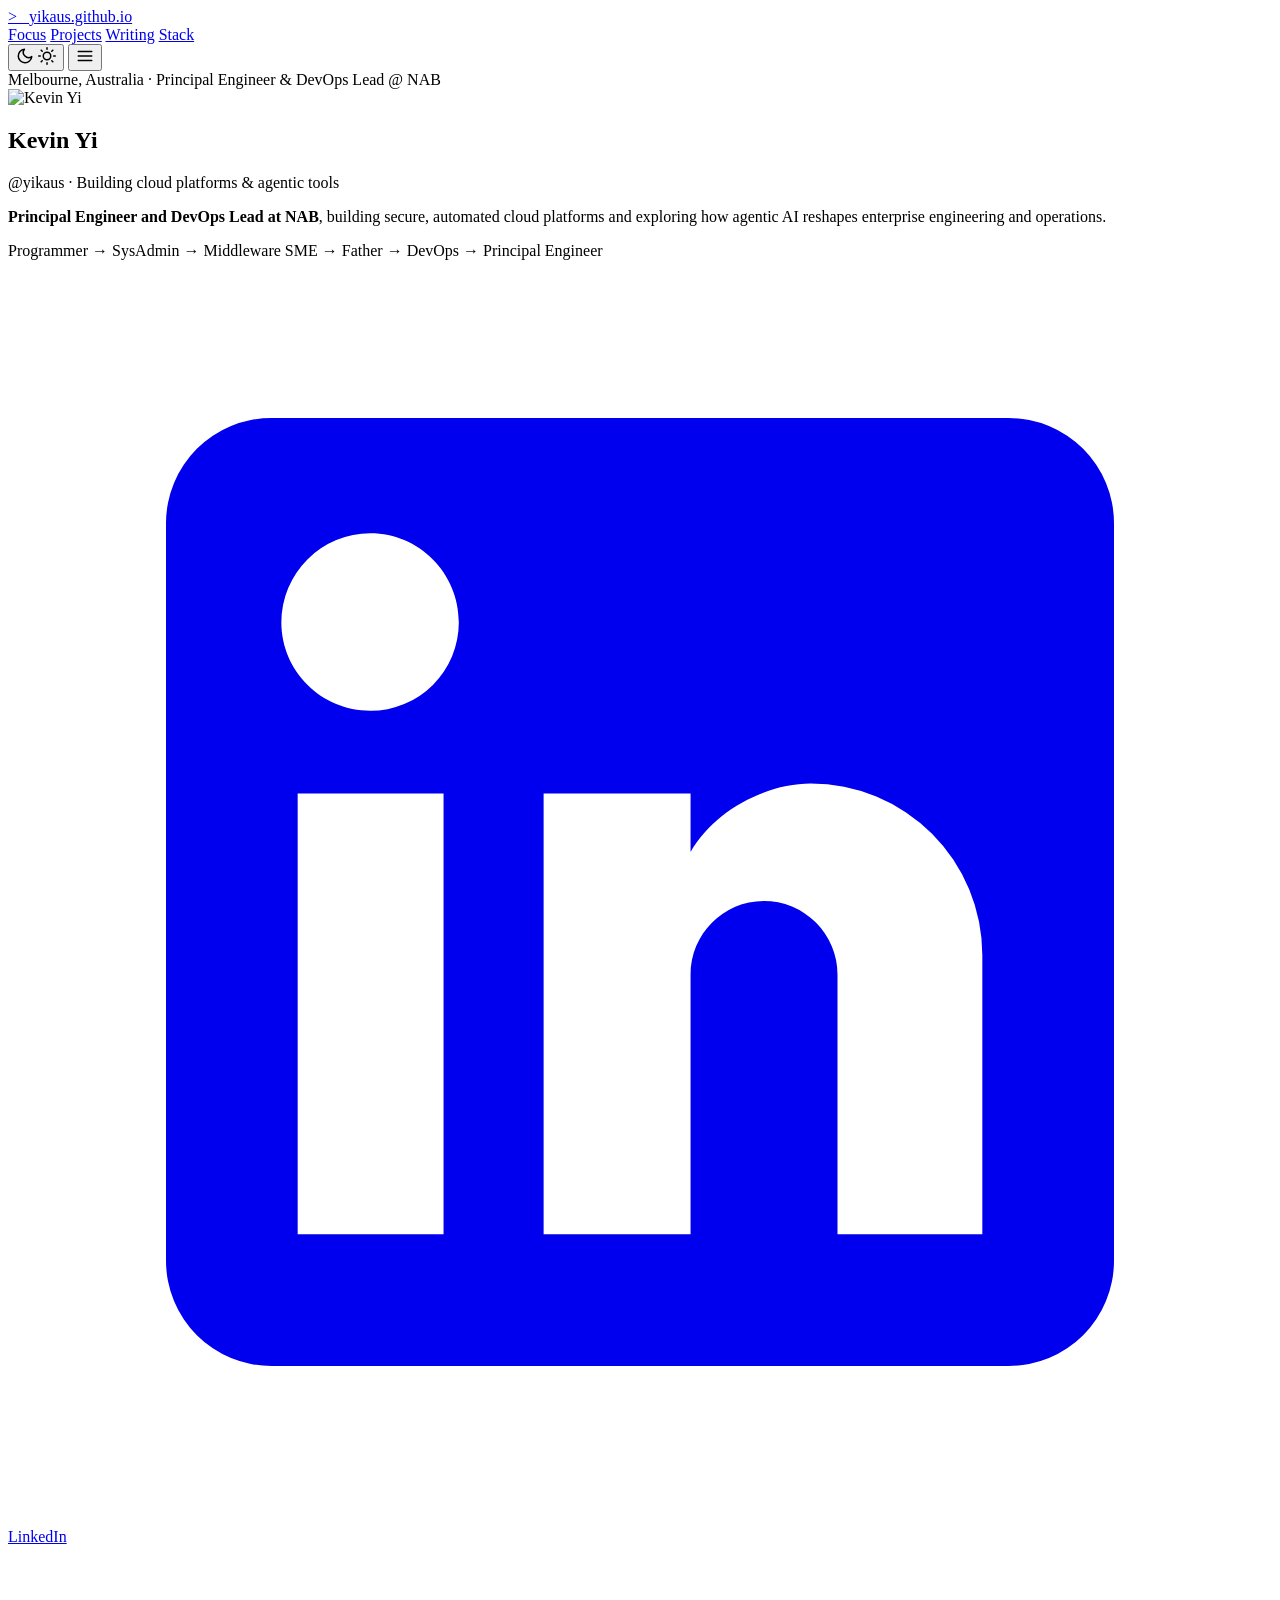
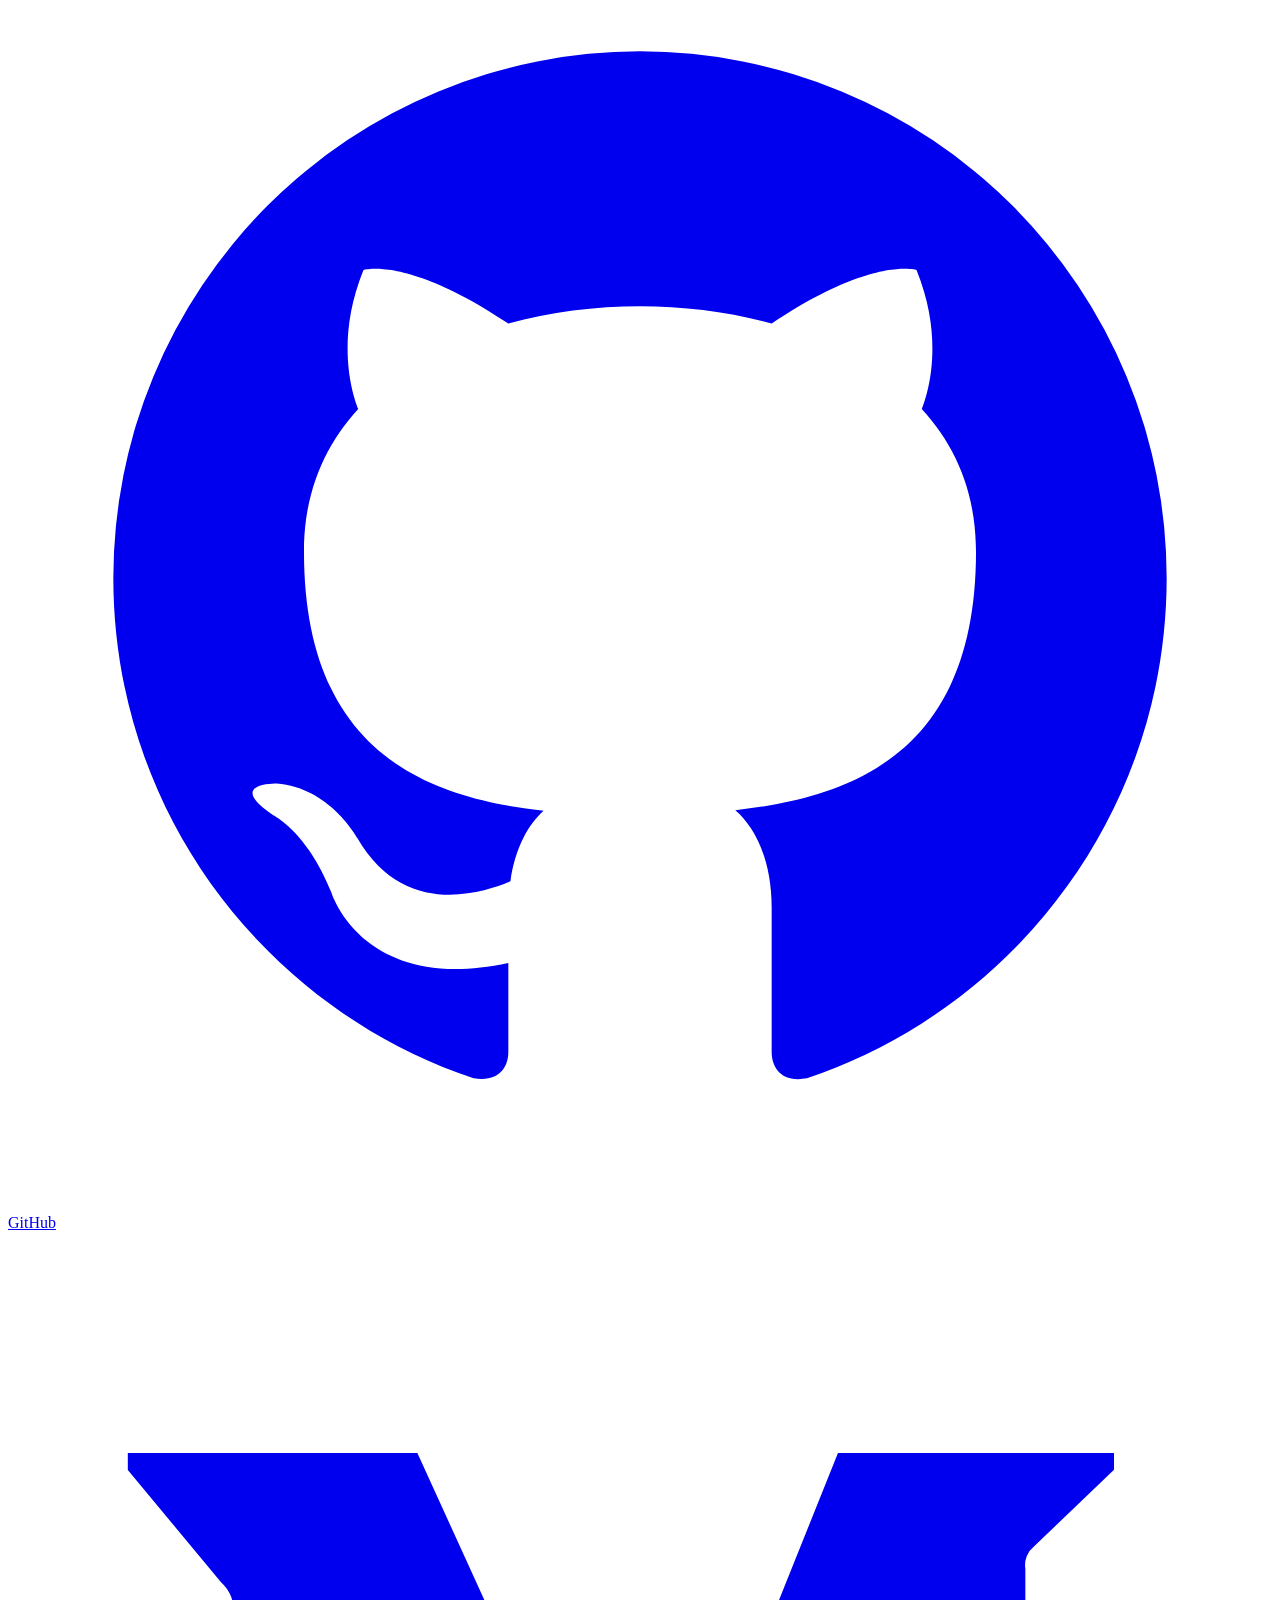
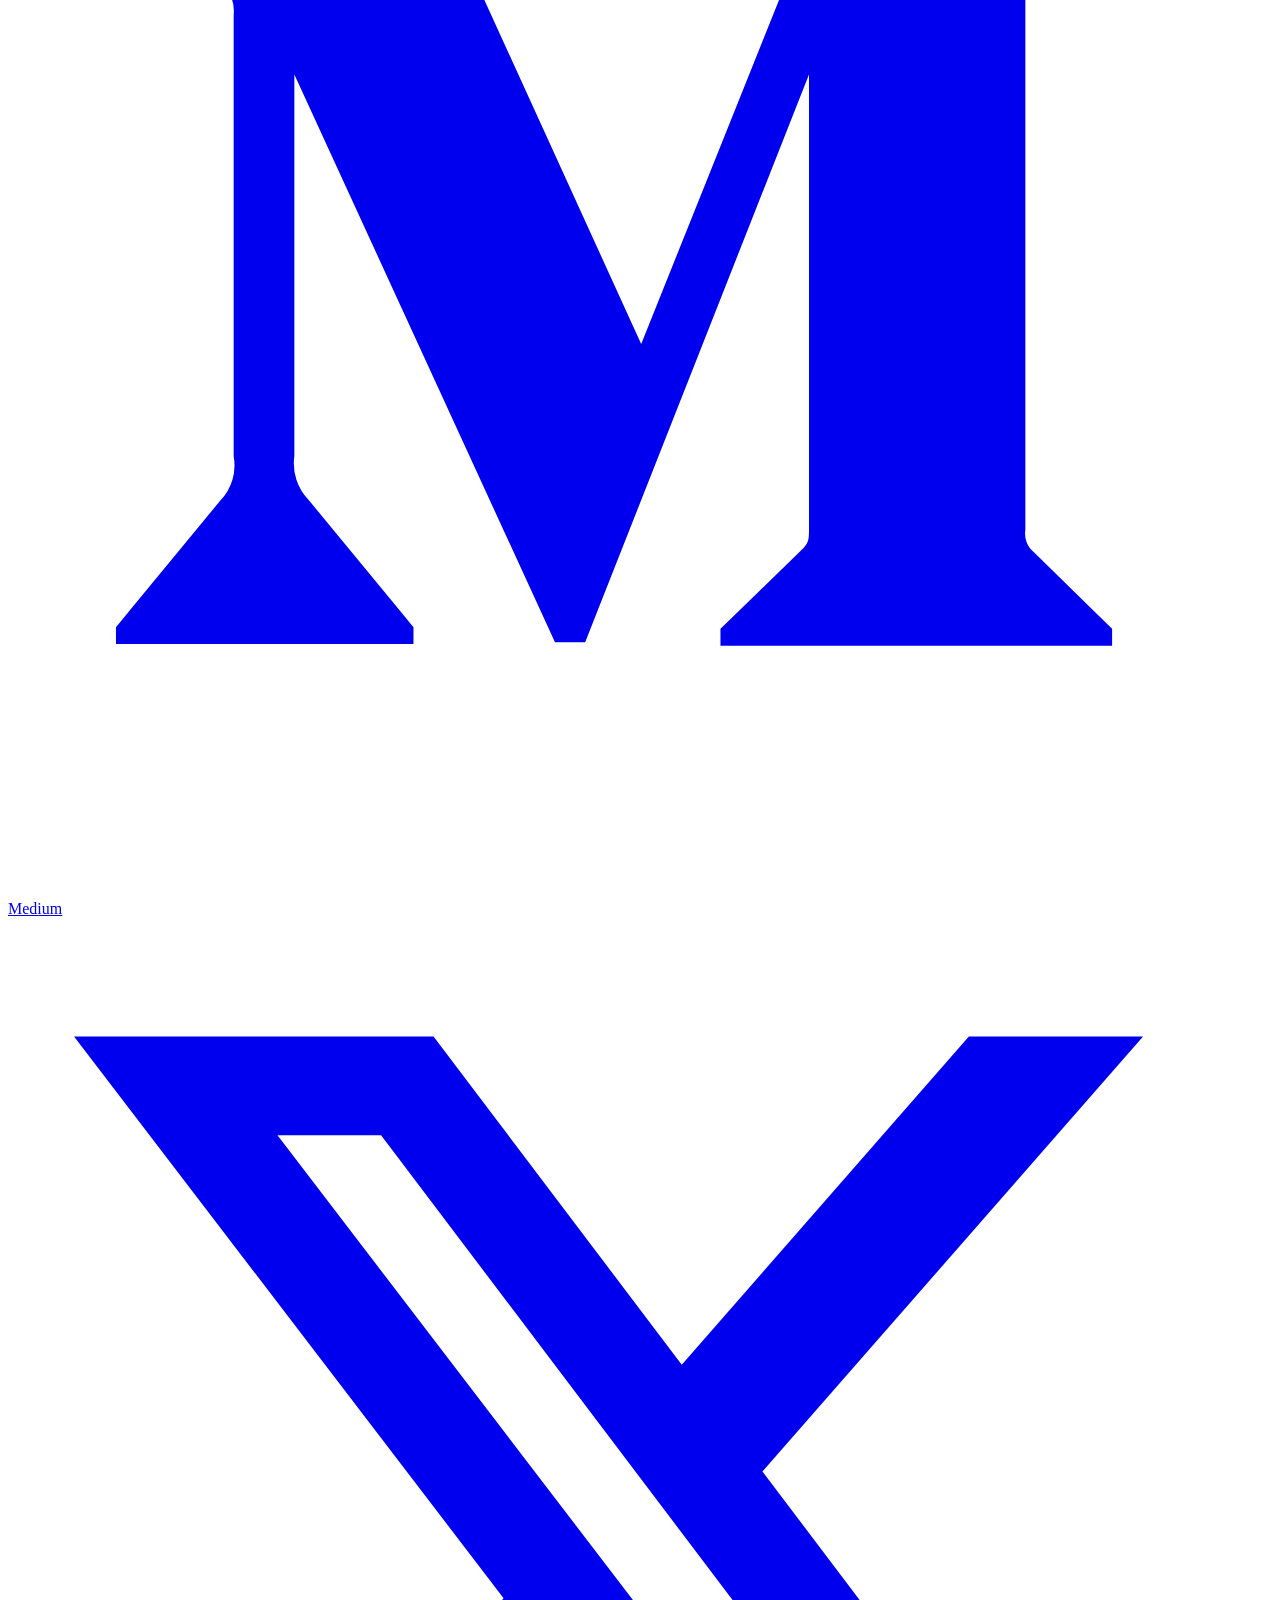
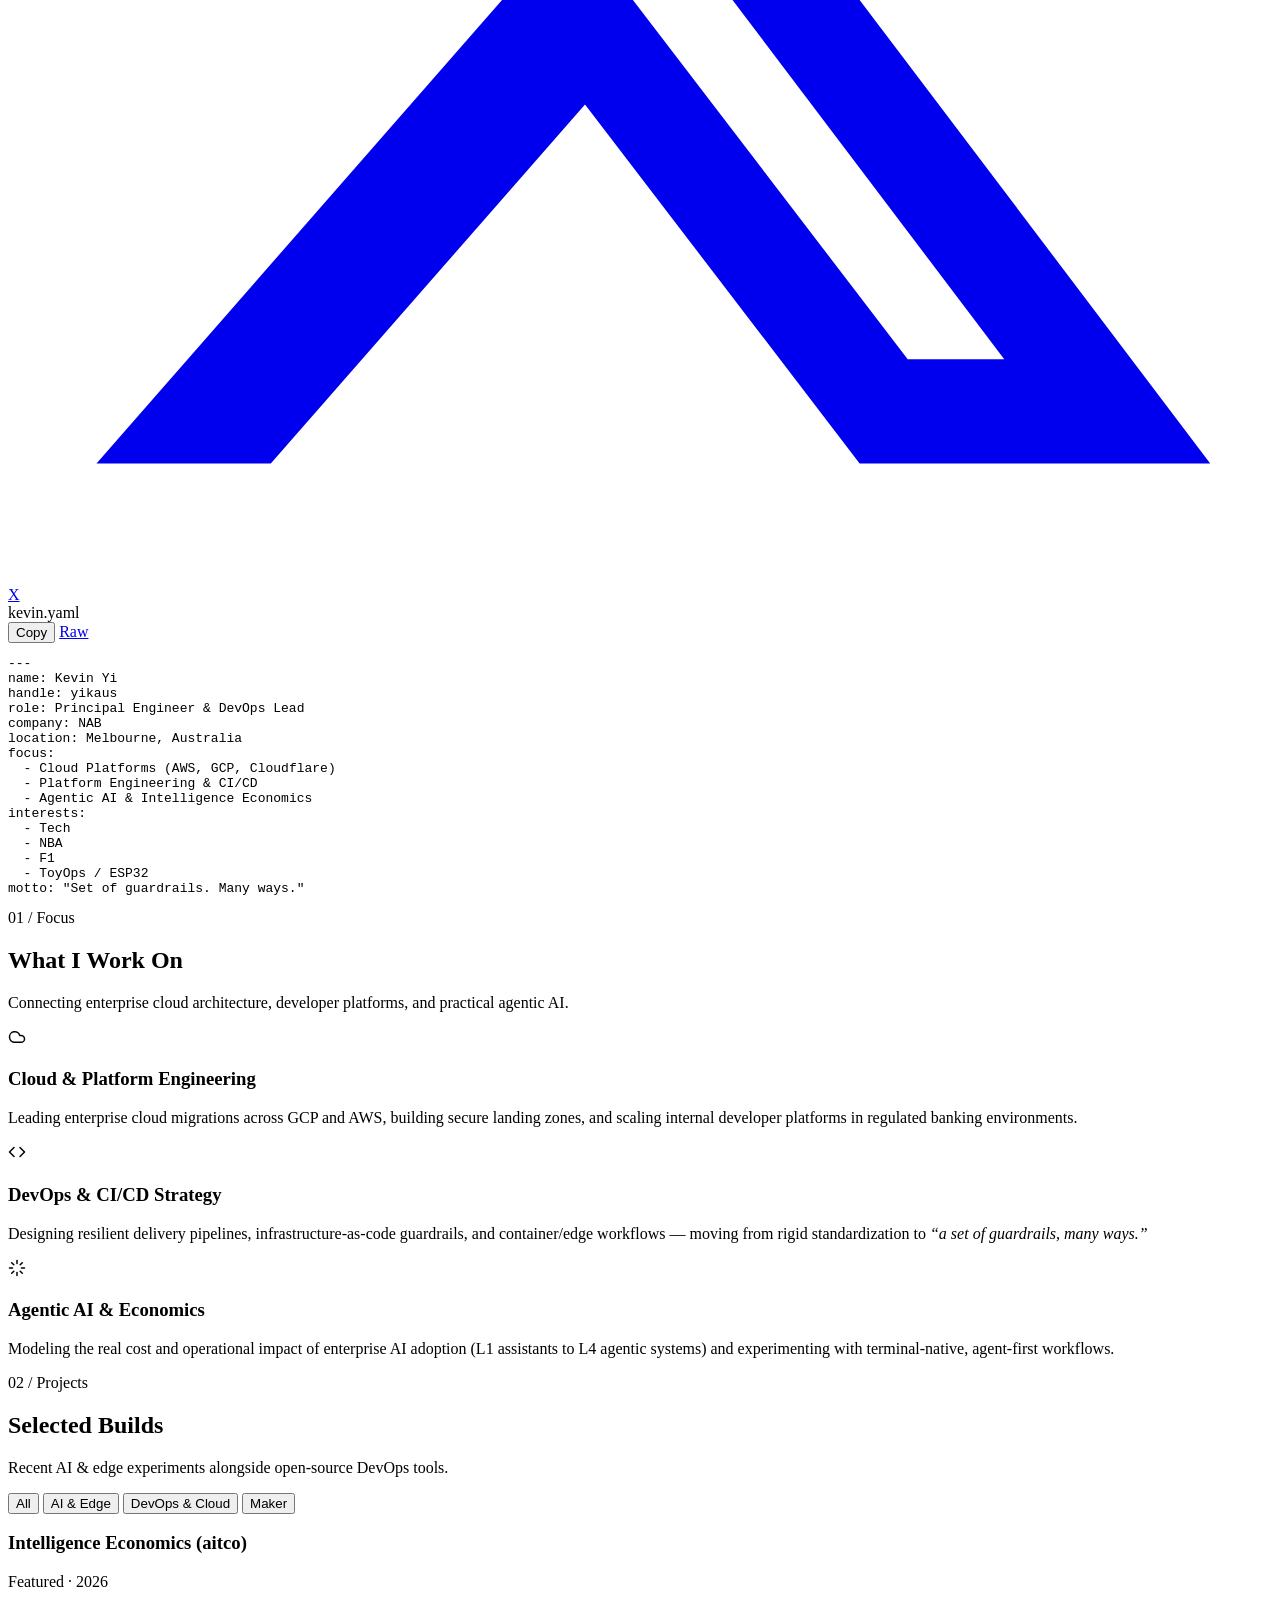
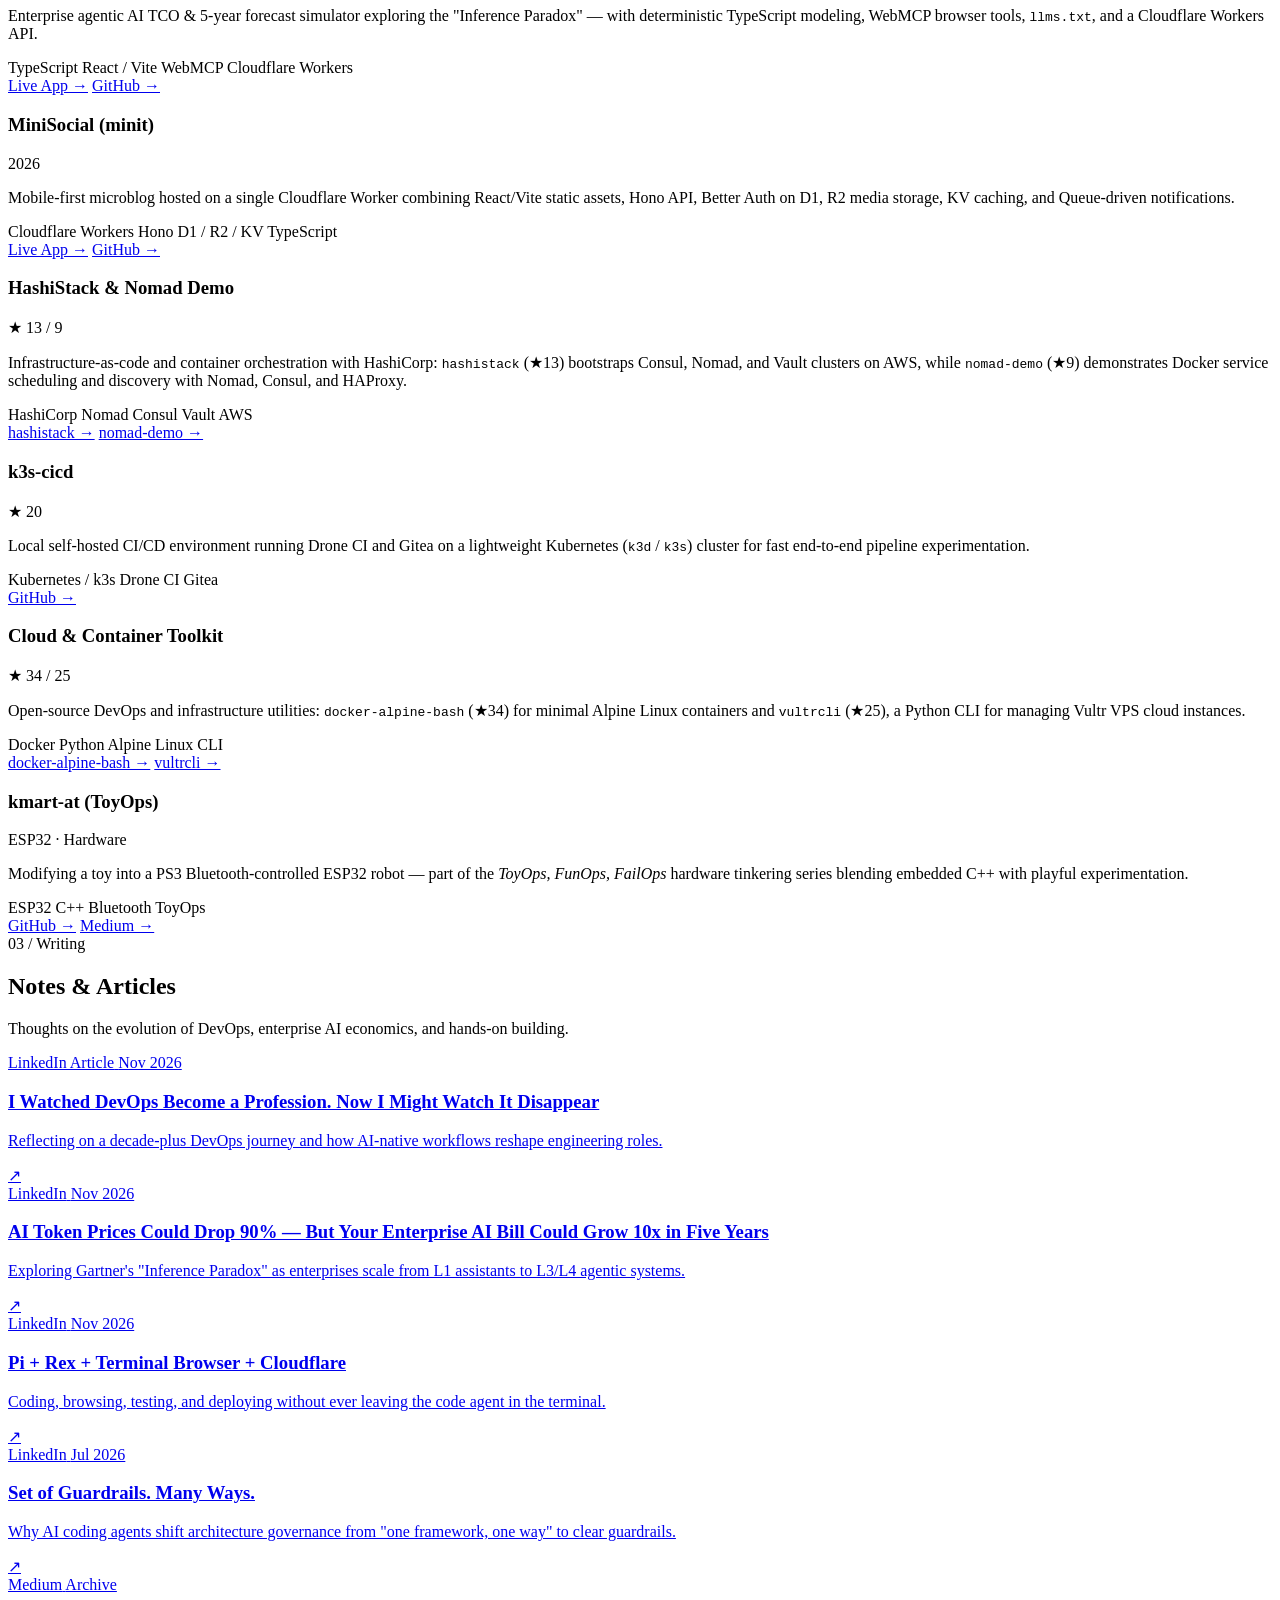
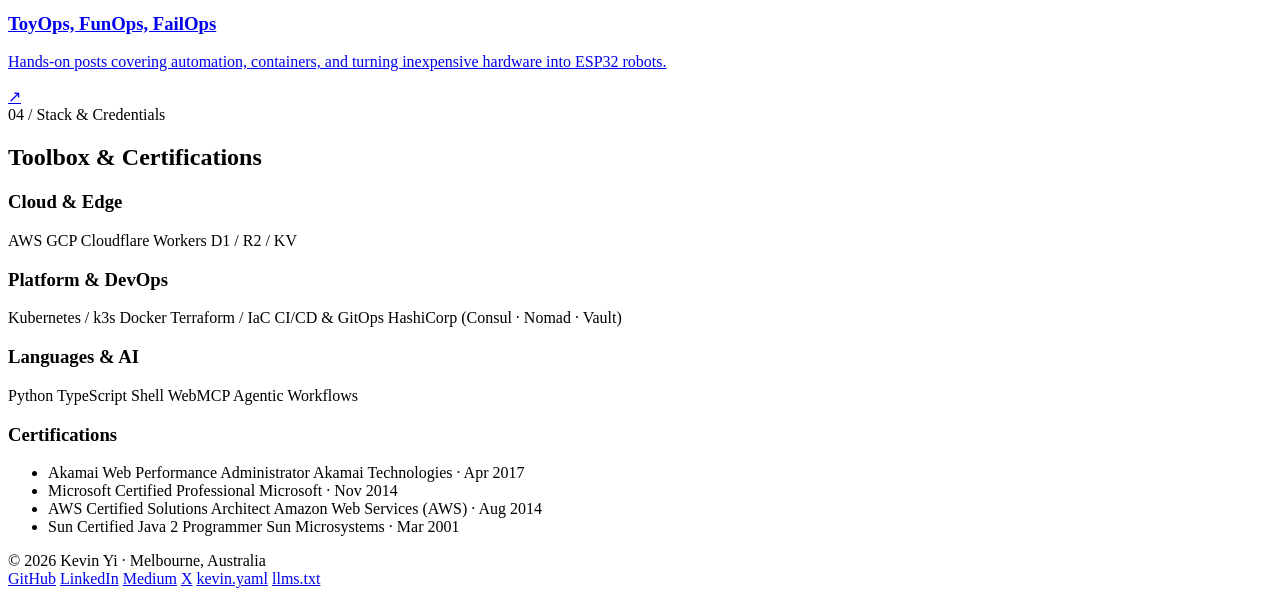
==== index.html @ af485e3d "Replace network-fingerprint with hashistack and nomad-demo" ====
<!DOCTYPE html>
<html lang="en" data-theme="dark">
<head>
  <meta charset="utf-8">
  <meta name="viewport" content="width=device-width, initial-scale=1">
  <title>Kevin Yi (@yikaus) — Principal Engineer &amp; DevOps Lead</title>
  <meta name="description" content="Kevin Yi — Principal Engineer and DevOps Lead at NAB in Melbourne, Australia. Building secure, automated cloud platforms and exploring agentic AI engineering.">
  <meta name="author" content="Kevin Yi">
  <link rel="canonical" href="https://yikaus.github.io/">
  <link rel="icon" href="/favicon.svg" type="image/svg+xml">

  <!-- Open Graph / Twitter -->
  <meta property="og:type" content="website">
  <meta property="og:title" content="Kevin Yi (@yikaus) — Principal Engineer &amp; DevOps Lead">
  <meta property="og:description" content="Principal Engineer and DevOps Lead at NAB in Melbourne, building secure, automated cloud platforms and exploring agentic AI economics.">
  <meta property="og:url" content="https://yikaus.github.io/">
  <meta property="og:image" content="https://avatars.githubusercontent.com/u/4230760?v=4">
  <meta name="twitter:card" content="summary">
  <meta name="twitter:title" content="Kevin Yi (@yikaus)">
  <meta name="twitter:description" content="Principal Engineer and DevOps Lead at NAB in Melbourne, Australia.">

  <!-- Fonts -->
  <link rel="preconnect" href="https://fonts.googleapis.com">
  <link rel="preconnect" href="https://fonts.gstatic.com" crossorigin>
  <link href="https://fonts.googleapis.com/css2?family=Inter:wght@400;500;600;700&family=JetBrains+Mono:wght@400;500;600&display=swap" rel="stylesheet">

  <script>
    (function () {
      try {
        var saved = localStorage.getItem('theme');
        if (saved === 'light' || saved === 'dark') {
          document.documentElement.setAttribute('data-theme', saved);
        } else if (window.matchMedia && window.matchMedia('(prefers-color-scheme: light)').matches) {
          document.documentElement.setAttribute('data-theme', 'light');
        }
      } catch (e) {}
    })();
  </script>

  <link rel="stylesheet" href="/css/style.css">

  <script type="application/ld+json">
  {
    "@context": "https://schema.org",
    "@type": "Person",
    "name": "Kevin Yi",
    "alternateName": "yikaus",
    "url": "https://yikaus.github.io/",
    "image": "https://avatars.githubusercontent.com/u/4230760?v=4",
    "jobTitle": "Principal Engineer & DevOps Lead",
    "worksFor": {
      "@type": "Organization",
      "name": "NAB"
    },
    "address": {
      "@type": "PostalAddress",
      "addressLocality": "Melbourne",
      "addressCountry": "AU"
    },
    "sameAs": [
      "https://www.linkedin.com/in/kevinyi/",
      "https://github.com/yikaus",
      "https://medium.com/@yikaus",
      "https://x.com/yikaus"
    ]
  }
  </script>
</head>
<body>
  <header class="site-header">
    <div class="container header-inner">
      <a class="brand" href="/">
        <span class="brand-prompt" aria-hidden="true">&gt;_</span>
        <span>yikaus.github.io</span>
      </a>

      <div class="nav-wrap">
        <nav class="site-nav" id="site-nav" aria-label="Primary">
          <a href="#focus">Focus</a>
          <a href="#projects">Projects</a>
          <a href="#writing">Writing</a>
          <a href="#stack">Stack</a>
        </nav>

        <button class="icon-btn" id="theme-toggle" type="button" aria-label="Switch to light theme" aria-pressed="false">
          <svg class="theme-icon-moon" width="18" height="18" viewBox="0 0 24 24" fill="none" stroke="currentColor" stroke-width="2" stroke-linecap="round" stroke-linejoin="round" aria-hidden="true">
            <path d="M21 12.79A9 9 0 1 1 11.21 3 7 7 0 0 0 21 12.79z"/>
          </svg>
          <svg class="theme-icon-sun" width="18" height="18" viewBox="0 0 24 24" fill="none" stroke="currentColor" stroke-width="2" stroke-linecap="round" stroke-linejoin="round" aria-hidden="true">
            <circle cx="12" cy="12" r="5"/>
            <line x1="12" y1="1" x2="12" y2="3"/>
            <line x1="12" y1="21" x2="12" y2="23"/>
            <line x1="4.22" y1="4.22" x2="5.64" y2="5.64"/>
            <line x1="18.36" y1="18.36" x2="19.78" y2="19.78"/>
            <line x1="1" y1="12" x2="3" y2="12"/>
            <line x1="21" y1="12" x2="23" y2="12"/>
            <line x1="4.22" y1="19.78" x2="5.64" y2="18.36"/>
            <line x1="18.36" y1="5.64" x2="19.78" y2="4.22"/>
          </svg>
        </button>

        <button class="icon-btn menu-toggle" id="menu-toggle" type="button" aria-label="Toggle navigation menu" aria-expanded="false" aria-controls="site-nav">
          <svg width="18" height="18" viewBox="0 0 24 24" fill="none" stroke="currentColor" stroke-width="2" stroke-linecap="round" aria-hidden="true">
            <line x1="3" y1="6" x2="21" y2="6"/>
            <line x1="3" y1="12" x2="21" y2="12"/>
            <line x1="3" y1="18" x2="21" y2="18"/>
          </svg>
        </button>
      </div>
    </div>
  </header>

  <main>
    <section class="hero">
      <div class="container hero-grid">
        <div>
          <div class="hero-eyebrow">
            <span class="status-dot" aria-hidden="true"></span>
            <span>Melbourne, Australia · Principal Engineer &amp; DevOps Lead @ NAB</span>
          </div>

          <div class="hero-identity">
            <div class="avatar-wrap">
              <img class="avatar-img" id="avatar-img" src="https://avatars.githubusercontent.com/u/4230760?v=4" alt="Kevin Yi" width="68" height="68">
              <span class="avatar-fallback" id="avatar-fallback" hidden>KY</span>
            </div>
            <div>
              <h1 class="hero-title">Kevin Yi</h1>
              <div class="hero-handle">@yikaus · Building cloud platforms &amp; agentic tools</div>
            </div>
          </div>

          <p class="hero-lead">
            <strong>Principal Engineer and DevOps Lead at NAB</strong>, building secure, automated cloud platforms and exploring how agentic AI reshapes enterprise engineering and operations.
          </p>

          <div class="journey-line">
            Programmer &rarr; SysAdmin &rarr; Middleware SME &rarr; Father &rarr; DevOps &rarr; Principal Engineer
          </div>

          <div class="social-row">
            <a class="social-pill" href="https://www.linkedin.com/in/kevinyi/" target="_blank" rel="noopener noreferrer">
              <svg viewBox="0 0 24 24" fill="currentColor" aria-hidden="true"><path d="M19 3a2 2 0 0 1 2 2v14a2 2 0 0 1-2 2H5a2 2 0 0 1-2-2V5a2 2 0 0 1 2-2h14m-.5 15.5v-5.3a3.26 3.26 0 0 0-3.26-3.26c-.85 0-1.84.52-2.28 1.3v-1.11h-2.79v8.37h2.79v-4.93c0-.77.62-1.4 1.39-1.4a1.4 1.4 0 0 1 1.4 1.4v4.93h2.75M6.88 8.56a1.68 1.68 0 0 0 1.68-1.68c0-.93-.75-1.69-1.68-1.69a1.69 1.69 0 0 0-1.69 1.69c0 .93.76 1.68 1.69 1.68m1.39 9.94v-8.37H5.5v8.37h2.77z"/></svg>
              <span>LinkedIn</span>
            </a>
            <a class="social-pill" href="https://github.com/yikaus" target="_blank" rel="noopener noreferrer">
              <svg viewBox="0 0 24 24" fill="currentColor" aria-hidden="true"><path d="M12 2A10 10 0 0 0 2 12c0 4.42 2.87 8.17 6.84 9.5.5.08.66-.23.66-.5v-1.69c-2.77.6-3.36-1.34-3.36-1.34-.46-1.16-1.11-1.47-1.11-1.47-.91-.62.07-.6.07-.6 1 .07 1.53 1.03 1.53 1.03.87 1.52 2.34 1.07 2.91.83.09-.65.35-1.09.63-1.34-2.22-.25-4.55-1.11-4.55-4.92 0-1.11.38-2 1.03-2.71-.1-.25-.45-1.29.1-2.64 0 0 .84-.27 2.75 1.02.79-.22 1.65-.33 2.5-.33.85 0 1.71.11 2.5.33 1.91-1.29 2.75-1.02 2.75-1.02.55 1.35.2 2.39.1 2.64.65.71 1.03 1.6 1.03 2.71 0 3.82-2.34 4.66-4.57 4.91.36.31.69.92.69 1.85V21c0 .27.16.59.67.5C19.14 20.16 22 16.42 22 12A10 10 0 0 0 12 2z"/></svg>
              <span>GitHub</span>
            </a>
            <a class="social-pill" href="https://medium.com/@yikaus" target="_blank" rel="noopener noreferrer">
              <svg viewBox="0 0 24 24" fill="currentColor" aria-hidden="true"><path d="M4.285 7.269a.733.733 0 0 0-.24-.619l-1.77-2.133v-.32h5.498l4.25 9.32 3.736-9.32H21v.319l-1.515 1.451a.45.45 0 0 0-.168.425v10.66a.448.448 0 0 0 .168.425l1.479 1.451v.319h-7.436v-.319l1.529-1.487c.152-.15.152-.195.152-.425V8.401l-4.25 10.78h-.573L5.437 8.401v7.249a.99.99 0 0 0 .272.83l1.99 2.415v.319H2.05v-.319l1.99-2.415a.96.96 0 0 0 .245-.83V7.269z"/></svg>
              <span>Medium</span>
            </a>
            <a class="social-pill" href="https://x.com/yikaus" target="_blank" rel="noopener noreferrer">
              <svg viewBox="0 0 24 24" fill="currentColor" aria-hidden="true"><path d="M18.244 2.25h3.308l-7.227 8.26 8.502 11.24H16.17l-5.214-6.817L4.99 21.75H1.68l7.73-8.835L1.254 2.25H8.08l4.713 6.231zm-1.161 17.52h1.833L7.084 4.126H5.117z"/></svg>
              <span>X</span>
            </a>
          </div>
        </div>

        <aside class="yaml-card" aria-label="YAML profile card">
          <div class="yaml-bar">
            <div class="yaml-title-group">
              <div class="window-dots" aria-hidden="true">
                <span></span><span></span><span></span>
              </div>
              <span class="yaml-filename">kevin.yaml</span>
            </div>
            <div class="yaml-actions">
              <button class="yaml-btn" id="copy-yaml" type="button">Copy</button>
              <a class="yaml-btn" href="/kevin.yaml" target="_blank" rel="noopener noreferrer">Raw</a>
            </div>
          </div>
          <pre class="yaml-body"><code><span class="y-doc">---</span>
<span class="y-key">name</span>: <span class="y-val">Kevin Yi</span>
<span class="y-key">handle</span>: <span class="y-val">yikaus</span>
<span class="y-key">role</span>: <span class="y-val">Principal Engineer &amp; DevOps Lead</span>
<span class="y-key">company</span>: <span class="y-val">NAB</span>
<span class="y-key">location</span>: <span class="y-val">Melbourne, Australia</span>
<span class="y-key">focus</span>:
  <span class="y-dash">-</span> <span class="y-val">Cloud Platforms (AWS, GCP, Cloudflare)</span>
  <span class="y-dash">-</span> <span class="y-val">Platform Engineering &amp; CI/CD</span>
  <span class="y-dash">-</span> <span class="y-val">Agentic AI &amp; Intelligence Economics</span>
<span class="y-key">interests</span>:
  <span class="y-dash">-</span> <span class="y-val">Tech</span>
  <span class="y-dash">-</span> <span class="y-val">NBA</span>
  <span class="y-dash">-</span> <span class="y-val">F1</span>
  <span class="y-dash">-</span> <span class="y-val">ToyOps / ESP32</span>
<span class="y-key">motto</span>: <span class="y-str">"Set of guardrails. Many ways."</span></code></pre>
        </aside>
      </div>
    </section>

    <section class="section" id="focus">
      <div class="container">
        <div class="section-header">
          <div>
            <span class="section-kicker">01 / Focus</span>
            <h2 class="section-title">What I Work On</h2>
            <p class="section-sub">Connecting enterprise cloud architecture, developer platforms, and practical agentic AI.</p>
          </div>
        </div>

        <div class="focus-grid">
          <article class="card">
            <div class="card-icon" aria-hidden="true">
              <svg width="18" height="18" viewBox="0 0 24 24" fill="none" stroke="currentColor" stroke-width="2" stroke-linecap="round" stroke-linejoin="round"><path d="M17.5 19H9a7 7 0 1 1 6.71-9h1.79a4.5 4.5 0 1 1 0 9Z"/></svg>
            </div>
            <h3 class="card-title">Cloud &amp; Platform Engineering</h3>
            <p class="card-text">Leading enterprise cloud migrations across GCP and AWS, building secure landing zones, and scaling internal developer platforms in regulated banking environments.</p>
          </article>

          <article class="card">
            <div class="card-icon" aria-hidden="true">
              <svg width="18" height="18" viewBox="0 0 24 24" fill="none" stroke="currentColor" stroke-width="2" stroke-linecap="round" stroke-linejoin="round"><polyline points="16 18 22 12 16 6"/><polyline points="8 6 2 12 8 18"/></svg>
            </div>
            <h3 class="card-title">DevOps &amp; CI/CD Strategy</h3>
            <p class="card-text">Designing resilient delivery pipelines, infrastructure-as-code guardrails, and container/edge workflows — moving from rigid standardization to <em>“a set of guardrails, many ways.”</em></p>
          </article>

          <article class="card">
            <div class="card-icon" aria-hidden="true">
              <svg width="18" height="18" viewBox="0 0 24 24" fill="none" stroke="currentColor" stroke-width="2" stroke-linecap="round" stroke-linejoin="round"><path d="M12 2v4"/><path d="M12 18v4"/><path d="M4.93 4.93l2.83 2.83"/><path d="M16.24 16.24l2.83 2.83"/><path d="M2 12h4"/><path d="M18 12h4"/><path d="M4.93 19.07l2.83-2.83"/><path d="M16.24 7.76l2.83-2.83"/></svg>
            </div>
            <h3 class="card-title">Agentic AI &amp; Economics</h3>
            <p class="card-text">Modeling the real cost and operational impact of enterprise AI adoption (L1 assistants to L4 agentic systems) and experimenting with terminal-native, agent-first workflows.</p>
          </article>
        </div>
      </div>
    </section>

    <section class="section" id="projects">
      <div class="container">
        <div class="section-header">
          <div>
            <span class="section-kicker">02 / Projects</span>
            <h2 class="section-title">Selected Builds</h2>
            <p class="section-sub">Recent AI &amp; edge experiments alongside open-source DevOps tools.</p>
          </div>

          <div class="filter-bar" role="group" aria-label="Filter projects by category">
            <button class="filter-btn active" type="button" data-filter="all" aria-pressed="true">All</button>
            <button class="filter-btn" type="button" data-filter="ai-edge" aria-pressed="false">AI &amp; Edge</button>
            <button class="filter-btn" type="button" data-filter="devops" aria-pressed="false">DevOps &amp; Cloud</button>
            <button class="filter-btn" type="button" data-filter="maker" aria-pressed="false">Maker</button>
          </div>
        </div>

        <div class="projects-grid">
          <article class="card project-card" data-category="ai-edge">
            <div>
              <div class="project-top">
                <h3 class="project-name">Intelligence Economics (aitco)</h3>
                <span class="badge badge-featured">Featured · 2026</span>
              </div>
              <p class="project-desc">
                Enterprise agentic AI TCO &amp; 5-year forecast simulator exploring the "Inference Paradox" — with deterministic TypeScript modeling, WebMCP browser tools, <code>llms.txt</code>, and a Cloudflare Workers API.
              </p>
              <div class="pill-list">
                <span class="tech-pill">TypeScript</span>
                <span class="tech-pill">React / Vite</span>
                <span class="tech-pill">WebMCP</span>
                <span class="tech-pill">Cloudflare Workers</span>
              </div>
            </div>
            <div class="project-links">
              <a class="project-link" href="https://yikaus.github.io/aitco/" target="_blank" rel="noopener noreferrer">Live App &rarr;</a>
              <a class="project-link" href="https://github.com/yikaus/aitco" target="_blank" rel="noopener noreferrer">GitHub &rarr;</a>
            </div>
          </article>

          <article class="card project-card" data-category="ai-edge">
            <div>
              <div class="project-top">
                <h3 class="project-name">MiniSocial (minit)</h3>
                <span class="badge badge-meta">2026</span>
              </div>
              <p class="project-desc">
                Mobile-first microblog hosted on a single Cloudflare Worker combining React/Vite static assets, Hono API, Better Auth on D1, R2 media storage, KV caching, and Queue-driven notifications.
              </p>
              <div class="pill-list">
                <span class="tech-pill">Cloudflare Workers</span>
                <span class="tech-pill">Hono</span>
                <span class="tech-pill">D1 / R2 / KV</span>
                <span class="tech-pill">TypeScript</span>
              </div>
            </div>
            <div class="project-links">
              <a class="project-link" href="https://minisocial.yikaus.workers.dev" target="_blank" rel="noopener noreferrer">Live App &rarr;</a>
              <a class="project-link" href="https://github.com/yikaus/minit" target="_blank" rel="noopener noreferrer">GitHub &rarr;</a>
            </div>
          </article>

          <article class="card project-card" data-category="devops">
            <div>
              <div class="project-top">
                <h3 class="project-name">HashiStack &amp; Nomad Demo</h3>
                <span class="badge badge-meta">&#9733; 13 / 9</span>
              </div>
              <p class="project-desc">
                Infrastructure-as-code and container orchestration with HashiCorp: <code>hashistack</code> (&#9733;13) bootstraps Consul, Nomad, and Vault clusters on AWS, while <code>nomad-demo</code> (&#9733;9) demonstrates Docker service scheduling and discovery with Nomad, Consul, and HAProxy.
              </p>
              <div class="pill-list">
                <span class="tech-pill">HashiCorp Nomad</span>
                <span class="tech-pill">Consul</span>
                <span class="tech-pill">Vault</span>
                <span class="tech-pill">AWS</span>
              </div>
            </div>
            <div class="project-links">
              <a class="project-link" href="https://github.com/yikaus/hashistack" target="_blank" rel="noopener noreferrer">hashistack &rarr;</a>
              <a class="project-link" href="https://github.com/yikaus/nomad-demo" target="_blank" rel="noopener noreferrer">nomad-demo &rarr;</a>
            </div>
          </article>

          <article class="card project-card" data-category="devops">
            <div>
              <div class="project-top">
                <h3 class="project-name">k3s-cicd</h3>
                <span class="badge badge-meta">&#9733; 20</span>
              </div>
              <p class="project-desc">
                Local self-hosted CI/CD environment running Drone CI and Gitea on a lightweight Kubernetes (<code>k3d</code> / <code>k3s</code>) cluster for fast end-to-end pipeline experimentation.
              </p>
              <div class="pill-list">
                <span class="tech-pill">Kubernetes / k3s</span>
                <span class="tech-pill">Drone CI</span>
                <span class="tech-pill">Gitea</span>
              </div>
            </div>
            <div class="project-links">
              <a class="project-link" href="https://github.com/yikaus/k3s-cicd" target="_blank" rel="noopener noreferrer">GitHub &rarr;</a>
            </div>
          </article>

          <article class="card project-card" data-category="devops">
            <div>
              <div class="project-top">
                <h3 class="project-name">Cloud &amp; Container Toolkit</h3>
                <span class="badge badge-meta">&#9733; 34 / 25</span>
              </div>
              <p class="project-desc">
                Open-source DevOps and infrastructure utilities: <code>docker-alpine-bash</code> (&#9733;34) for minimal Alpine Linux containers and <code>vultrcli</code> (&#9733;25), a Python CLI for managing Vultr VPS cloud instances.
              </p>
              <div class="pill-list">
                <span class="tech-pill">Docker</span>
                <span class="tech-pill">Python</span>
                <span class="tech-pill">Alpine Linux</span>
                <span class="tech-pill">CLI</span>
              </div>
            </div>
            <div class="project-links">
              <a class="project-link" href="https://github.com/yikaus/docker-alpine-bash" target="_blank" rel="noopener noreferrer">docker-alpine-bash &rarr;</a>
              <a class="project-link" href="https://github.com/yikaus/vultrcli" target="_blank" rel="noopener noreferrer">vultrcli &rarr;</a>
            </div>
          </article>

          <article class="card project-card" data-category="maker">
            <div>
              <div class="project-top">
                <h3 class="project-name">kmart-at (ToyOps)</h3>
                <span class="badge badge-meta">ESP32 · Hardware</span>
              </div>
              <p class="project-desc">
                Modifying a toy into a PS3 Bluetooth-controlled ESP32 robot — part of the <em>ToyOps, FunOps, FailOps</em> hardware tinkering series blending embedded C++ with playful experimentation.
              </p>
              <div class="pill-list">
                <span class="tech-pill">ESP32</span>
                <span class="tech-pill">C++</span>
                <span class="tech-pill">Bluetooth</span>
                <span class="tech-pill">ToyOps</span>
              </div>
            </div>
            <div class="project-links">
              <a class="project-link" href="https://github.com/yikaus/kmart-at" target="_blank" rel="noopener noreferrer">GitHub &rarr;</a>
              <a class="project-link" href="https://medium.com/@yikaus" target="_blank" rel="noopener noreferrer">Medium &rarr;</a>
            </div>
          </article>
        </div>
      </div>
    </section>

    <section class="section" id="writing">
      <div class="container">
        <div class="section-header">
          <div>
            <span class="section-kicker">03 / Writing</span>
            <h2 class="section-title">Notes &amp; Articles</h2>
            <p class="section-sub">Thoughts on the evolution of DevOps, enterprise AI economics, and hands-on building.</p>
          </div>
        </div>

        <div class="writing-list">
          <a class="writing-item" href="https://www.linkedin.com/pulse/i-watched-devops-become-profession-now-might-watch-disappear-kevin-yi-zojkc" target="_blank" rel="noopener noreferrer">
            <div class="writing-meta">
              <span class="writing-pub">LinkedIn Article</span>
              <span>Nov 2026</span>
            </div>
            <div>
              <h3 class="writing-title">I Watched DevOps Become a Profession. Now I Might Watch It Disappear</h3>
              <p class="writing-summary">Reflecting on a decade-plus DevOps journey and how AI-native workflows reshape engineering roles.</p>
            </div>
            <span class="writing-arrow" aria-hidden="true">&#8599;</span>
          </a>

          <a class="writing-item" href="https://www.linkedin.com/posts/kevinyi_intelligence-economics-enterprise-ai-cost-activity-7531926042089803776-NiKp" target="_blank" rel="noopener noreferrer">
            <div class="writing-meta">
              <span class="writing-pub">LinkedIn</span>
              <span>Nov 2026</span>
            </div>
            <div>
              <h3 class="writing-title">AI Token Prices Could Drop 90% — But Your Enterprise AI Bill Could Grow 10x in Five Years</h3>
              <p class="writing-summary">Exploring Gartner's "Inference Paradox" as enterprises scale from L1 assistants to L3/L4 agentic systems.</p>
            </div>
            <span class="writing-arrow" aria-hidden="true">&#8599;</span>
          </a>

          <a class="writing-item" href="https://www.linkedin.com/posts/kevinyi_vibecoding-piagent-superlogical-activity-7531124675326812160-pqL7" target="_blank" rel="noopener noreferrer">
            <div class="writing-meta">
              <span class="writing-pub">LinkedIn</span>
              <span>Nov 2026</span>
            </div>
            <div>
              <h3 class="writing-title">Pi + Rex + Terminal Browser + Cloudflare</h3>
              <p class="writing-summary">Coding, browsing, testing, and deploying without ever leaving the code agent in the terminal.</p>
            </div>
            <span class="writing-arrow" aria-hidden="true">&#8599;</span>
          </a>

          <a class="writing-item" href="https://www.linkedin.com/posts/kevinyi_codex-claude-activity-7485187896912670723-FI2A" target="_blank" rel="noopener noreferrer">
            <div class="writing-meta">
              <span class="writing-pub">LinkedIn</span>
              <span>Jul 2026</span>
            </div>
            <div>
              <h3 class="writing-title">Set of Guardrails. Many Ways.</h3>
              <p class="writing-summary">Why AI coding agents shift architecture governance from "one framework, one way" to clear guardrails.</p>
            </div>
            <span class="writing-arrow" aria-hidden="true">&#8599;</span>
          </a>

          <a class="writing-item" href="https://medium.com/@yikaus" target="_blank" rel="noopener noreferrer">
            <div class="writing-meta">
              <span class="writing-pub">Medium</span>
              <span>Archive</span>
            </div>
            <div>
              <h3 class="writing-title">ToyOps, FunOps, FailOps</h3>
              <p class="writing-summary">Hands-on posts covering automation, containers, and turning inexpensive hardware into ESP32 robots.</p>
            </div>
            <span class="writing-arrow" aria-hidden="true">&#8599;</span>
          </a>
        </div>
      </div>
    </section>

    <section class="section" id="stack">
      <div class="container">
        <div class="section-header">
          <div>
            <span class="section-kicker">04 / Stack &amp; Credentials</span>
            <h2 class="section-title">Toolbox &amp; Certifications</h2>
          </div>
        </div>

        <div class="stack-grid">
          <div class="card">
            <h3 class="stack-title">Cloud &amp; Edge</h3>
            <div class="pill-list">
              <span class="tech-pill">AWS</span>
              <span class="tech-pill">GCP</span>
              <span class="tech-pill">Cloudflare Workers</span>
              <span class="tech-pill">D1 / R2 / KV</span>
            </div>
          </div>

          <div class="card">
            <h3 class="stack-title">Platform &amp; DevOps</h3>
            <div class="pill-list">
              <span class="tech-pill">Kubernetes / k3s</span>
              <span class="tech-pill">Docker</span>
              <span class="tech-pill">Terraform / IaC</span>
              <span class="tech-pill">CI/CD &amp; GitOps</span>
              <span class="tech-pill">HashiCorp (Consul · Nomad · Vault)</span>
            </div>
          </div>

          <div class="card">
            <h3 class="stack-title">Languages &amp; AI</h3>
            <div class="pill-list">
              <span class="tech-pill">Python</span>
              <span class="tech-pill">TypeScript</span>
              <span class="tech-pill">Shell</span>
              <span class="tech-pill">WebMCP</span>
              <span class="tech-pill">Agentic Workflows</span>
            </div>
          </div>

          <div class="card">
            <h3 class="stack-title">Certifications</h3>
            <ul class="cert-list">
              <li class="cert-item">
                <span class="cert-name">Akamai Web Performance Administrator</span>
                <span class="cert-issuer">Akamai Technologies · Apr 2017</span>
              </li>
              <li class="cert-item">
                <span class="cert-name">Microsoft Certified Professional</span>
                <span class="cert-issuer">Microsoft · Nov 2014</span>
              </li>
              <li class="cert-item">
                <span class="cert-name">AWS Certified Solutions Architect</span>
                <span class="cert-issuer">Amazon Web Services (AWS) · Aug 2014</span>
              </li>
              <li class="cert-item">
                <span class="cert-name">Sun Certified Java 2 Programmer</span>
                <span class="cert-issuer">Sun Microsystems · Mar 2001</span>
              </li>
            </ul>
          </div>
        </div>
      </div>
    </section>
  </main>

  <footer class="site-footer">
    <div class="container footer-inner">
      <span>&copy; 2026 Kevin Yi &middot; Melbourne, Australia</span>
      <div class="footer-links">
        <a href="https://github.com/yikaus" target="_blank" rel="noopener noreferrer">GitHub</a>
        <a href="https://www.linkedin.com/in/kevinyi/" target="_blank" rel="noopener noreferrer">LinkedIn</a>
        <a href="https://medium.com/@yikaus" target="_blank" rel="noopener noreferrer">Medium</a>
        <a href="https://x.com/yikaus" target="_blank" rel="noopener noreferrer">X</a>
        <a href="/kevin.yaml" target="_blank" rel="noopener noreferrer">kevin.yaml</a>
        <a href="/llms.txt" target="_blank" rel="noopener noreferrer">llms.txt</a>
      </div>
    </div>
  </footer>

  <script type="text/plain" id="raw-yaml">---
name: Kevin Yi
handle: yikaus
role: Principal Engineer & DevOps Lead
company: NAB
location: Melbourne, Australia
journey:
  - Programmer
  - SysAdmin
  - Middleware SME
  - Father
  - DevOps
  - Principal Engineer
focus:
  - Cloud Platforms (AWS, GCP, Cloudflare)
  - Platform Engineering & CI/CD
  - Agentic AI & Intelligence Economics
interests:
  - Tech
  - NBA
  - F1
  - ToyOps / ESP32
motto: "Set of guardrails. Many ways."
socials:
  linkedin: https://www.linkedin.com/in/kevinyi/
  github: https://github.com/yikaus
  medium: https://medium.com/@yikaus
  x: https://x.com/yikaus</script>
  <script src="/js/main.js"></script>
</body>
</html>
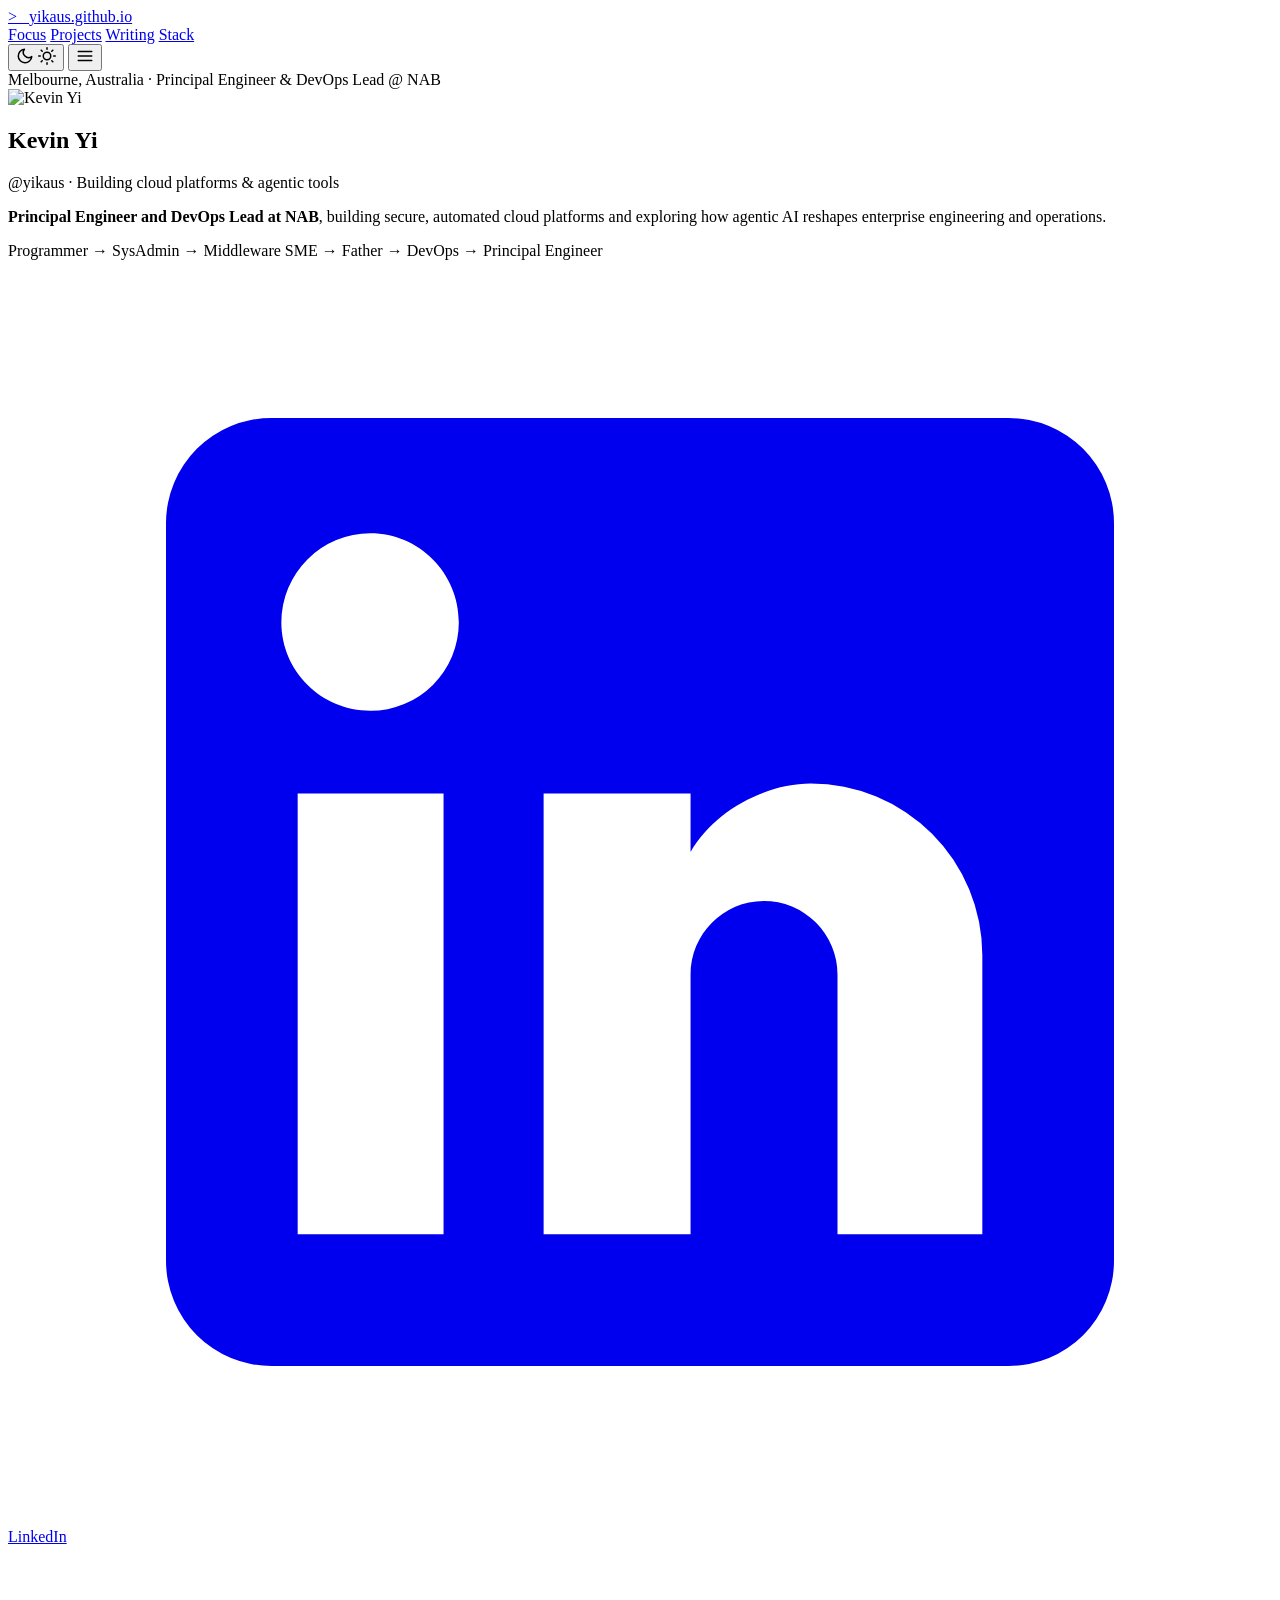
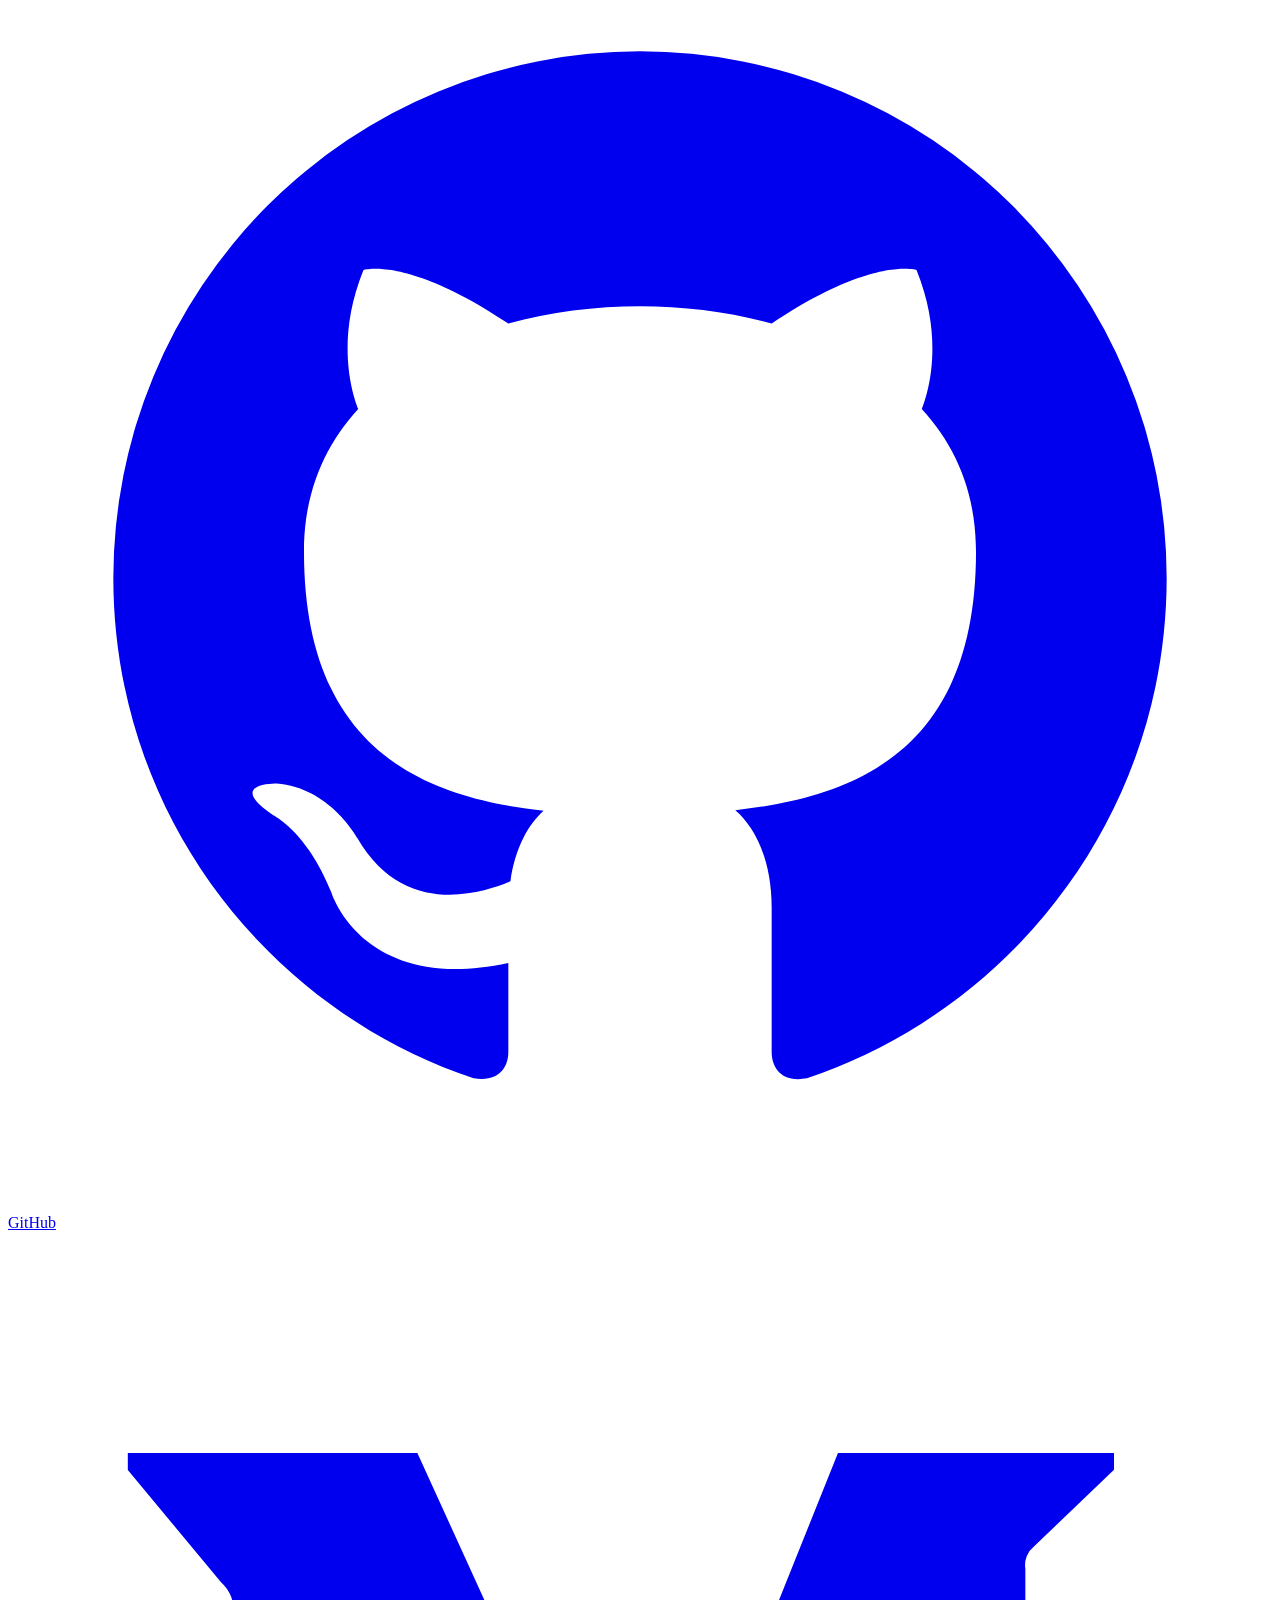
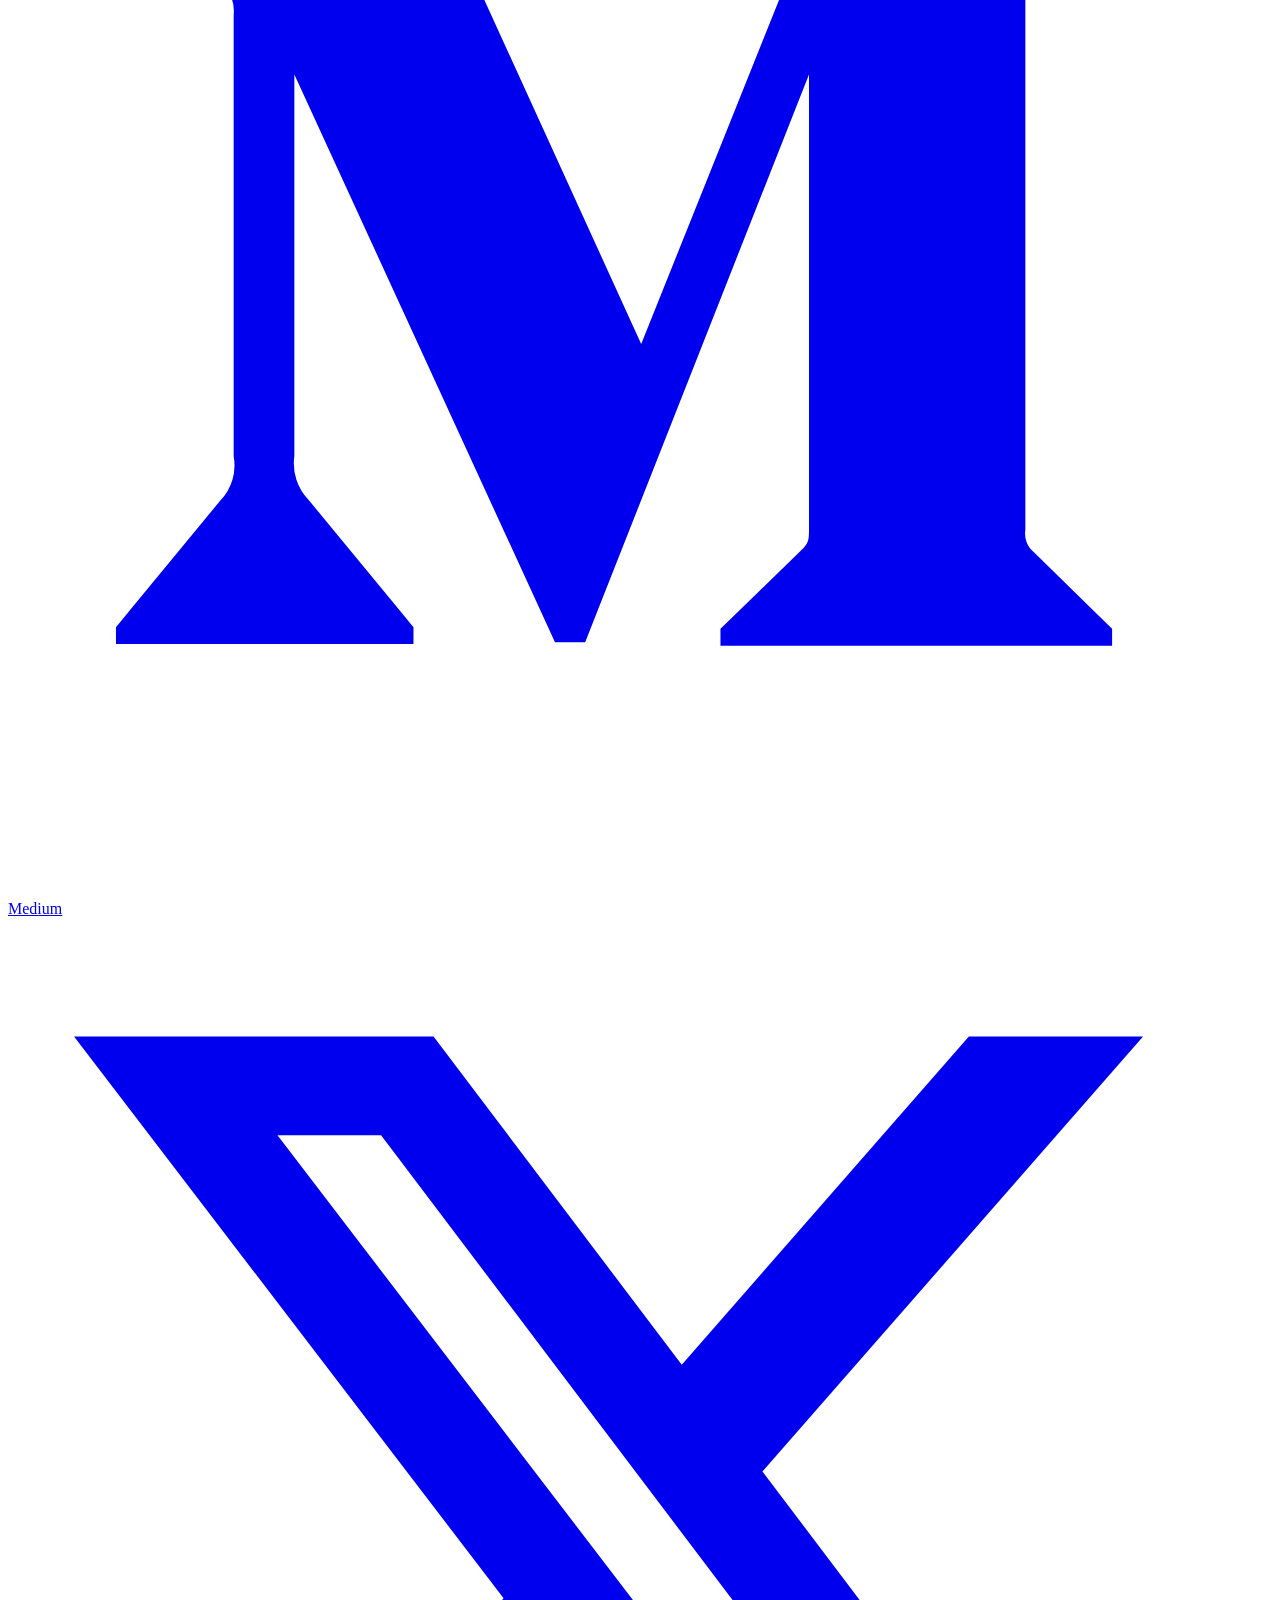
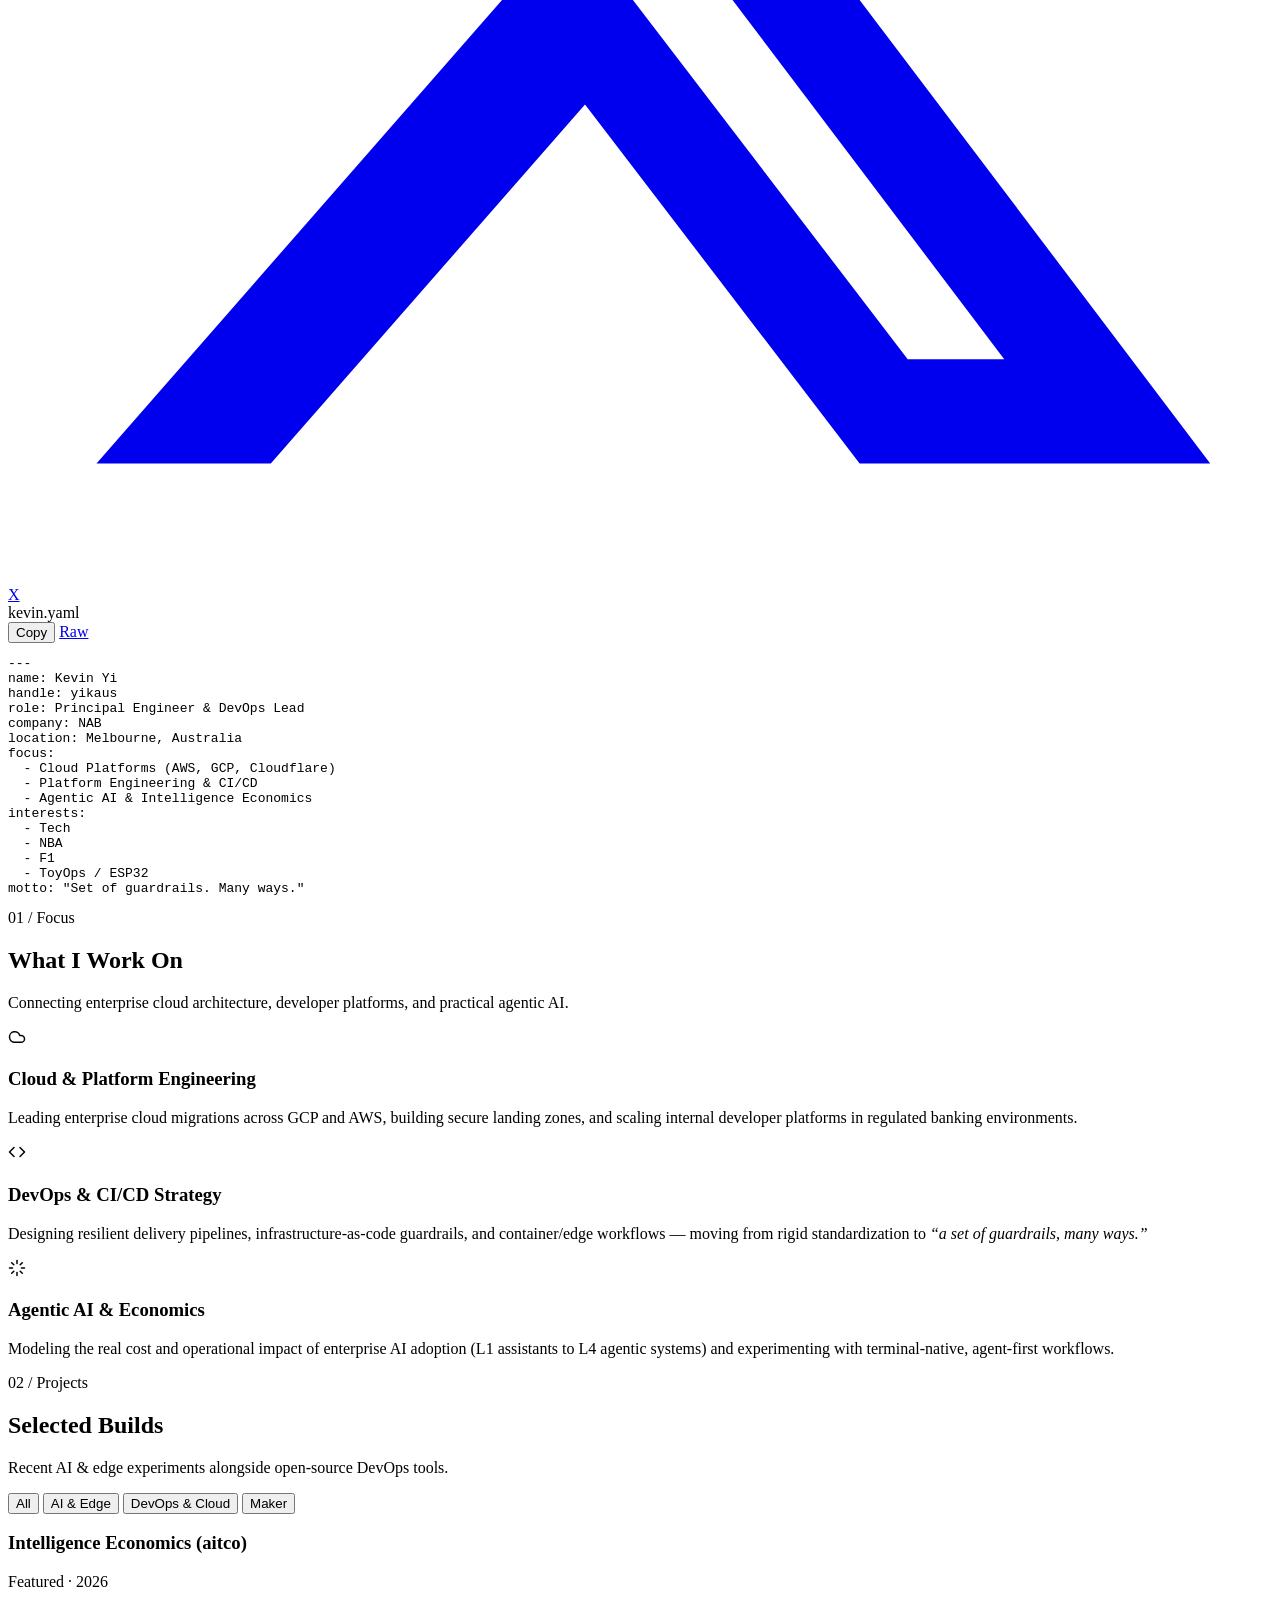
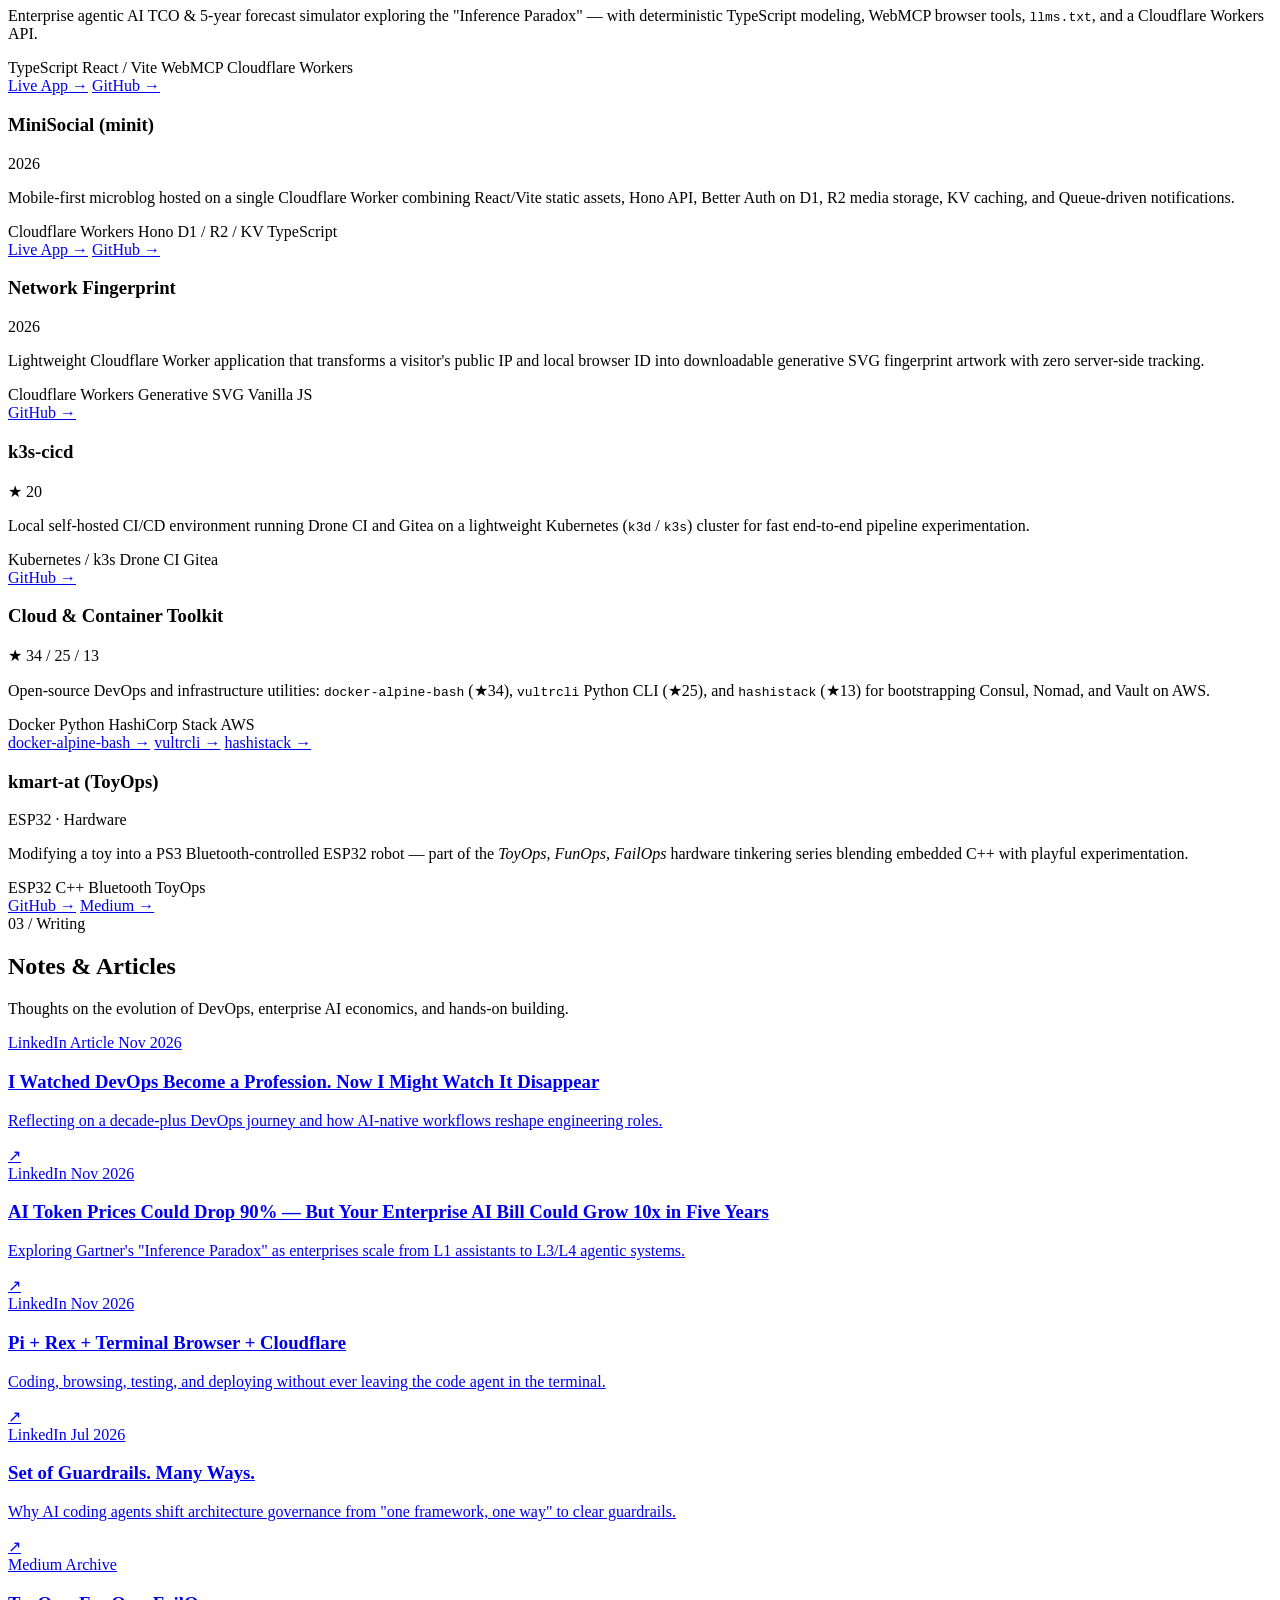
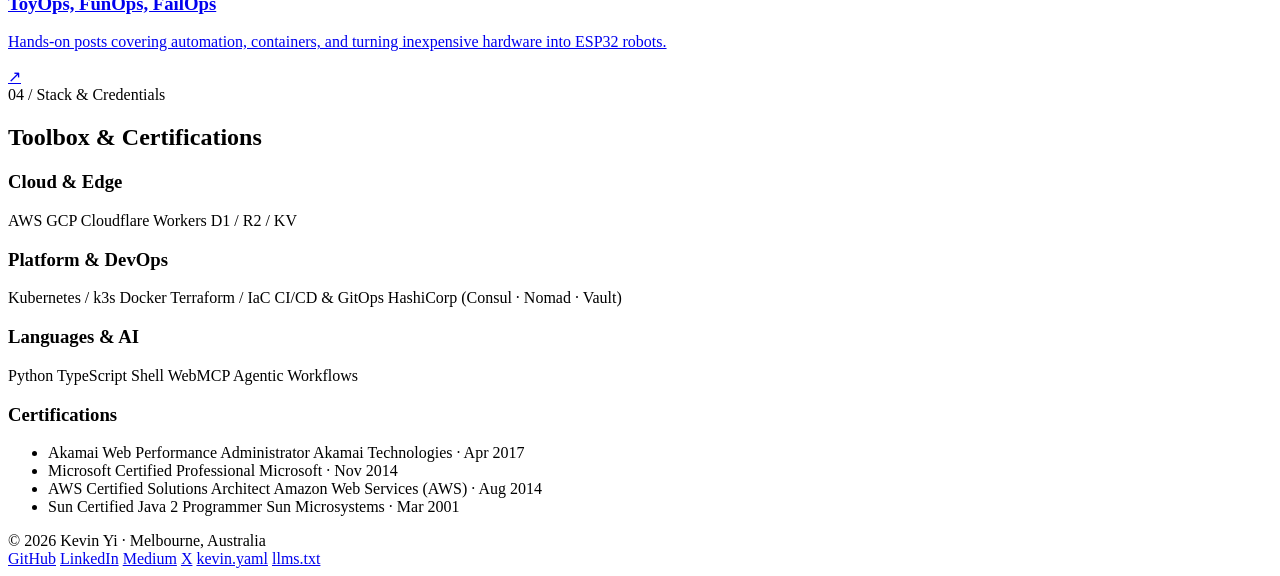
==== commit a0ae8804: "Add AWS and Sun Java certifications" ====
--- a/index.html
+++ b/index.html
@@ -291,25 +291,23 @@
             </div>
           </article>
 
-          <article class="card project-card" data-category="devops">
+          <article class="card project-card" data-category="ai-edge">
             <div>
               <div class="project-top">
-                <h3 class="project-name">HashiStack &amp; Nomad Demo</h3>
-                <span class="badge badge-meta">&#9733; 13 / 9</span>
+                <h3 class="project-name">Network Fingerprint</h3>
+                <span class="badge badge-meta">2026</span>
               </div>
               <p class="project-desc">
-                Infrastructure-as-code and container orchestration with HashiCorp: <code>hashistack</code> (&#9733;13) bootstraps Consul, Nomad, and Vault clusters on AWS, while <code>nomad-demo</code> (&#9733;9) demonstrates Docker service scheduling and discovery with Nomad, Consul, and HAProxy.
+                Lightweight Cloudflare Worker application that transforms a visitor's public IP and local browser ID into downloadable generative SVG fingerprint artwork with zero server-side tracking.
               </p>
               <div class="pill-list">
-                <span class="tech-pill">HashiCorp Nomad</span>
-                <span class="tech-pill">Consul</span>
-                <span class="tech-pill">Vault</span>
-                <span class="tech-pill">AWS</span>
+                <span class="tech-pill">Cloudflare Workers</span>
+                <span class="tech-pill">Generative SVG</span>
+                <span class="tech-pill">Vanilla JS</span>
               </div>
             </div>
             <div class="project-links">
-              <a class="project-link" href="https://github.com/yikaus/hashistack" target="_blank" rel="noopener noreferrer">hashistack &rarr;</a>
-              <a class="project-link" href="https://github.com/yikaus/nomad-demo" target="_blank" rel="noopener noreferrer">nomad-demo &rarr;</a>
+              <a class="project-link" href="https://github.com/yikaus/network-fingerprint" target="_blank" rel="noopener noreferrer">GitHub &rarr;</a>
             </div>
           </article>
 
@@ -337,21 +335,22 @@
             <div>
               <div class="project-top">
                 <h3 class="project-name">Cloud &amp; Container Toolkit</h3>
-                <span class="badge badge-meta">&#9733; 34 / 25</span>
+                <span class="badge badge-meta">&#9733; 34 / 25 / 13</span>
               </div>
               <p class="project-desc">
-                Open-source DevOps and infrastructure utilities: <code>docker-alpine-bash</code> (&#9733;34) for minimal Alpine Linux containers and <code>vultrcli</code> (&#9733;25), a Python CLI for managing Vultr VPS cloud instances.
+                Open-source DevOps and infrastructure utilities: <code>docker-alpine-bash</code> (&#9733;34), <code>vultrcli</code> Python CLI (&#9733;25), and <code>hashistack</code> (&#9733;13) for bootstrapping Consul, Nomad, and Vault on AWS.
               </p>
               <div class="pill-list">
                 <span class="tech-pill">Docker</span>
                 <span class="tech-pill">Python</span>
-                <span class="tech-pill">Alpine Linux</span>
-                <span class="tech-pill">CLI</span>
+                <span class="tech-pill">HashiCorp Stack</span>
+                <span class="tech-pill">AWS</span>
               </div>
             </div>
             <div class="project-links">
               <a class="project-link" href="https://github.com/yikaus/docker-alpine-bash" target="_blank" rel="noopener noreferrer">docker-alpine-bash &rarr;</a>
               <a class="project-link" href="https://github.com/yikaus/vultrcli" target="_blank" rel="noopener noreferrer">vultrcli &rarr;</a>
+              <a class="project-link" href="https://github.com/yikaus/hashistack" target="_blank" rel="noopener noreferrer">hashistack &rarr;</a>
             </div>
           </article>
 
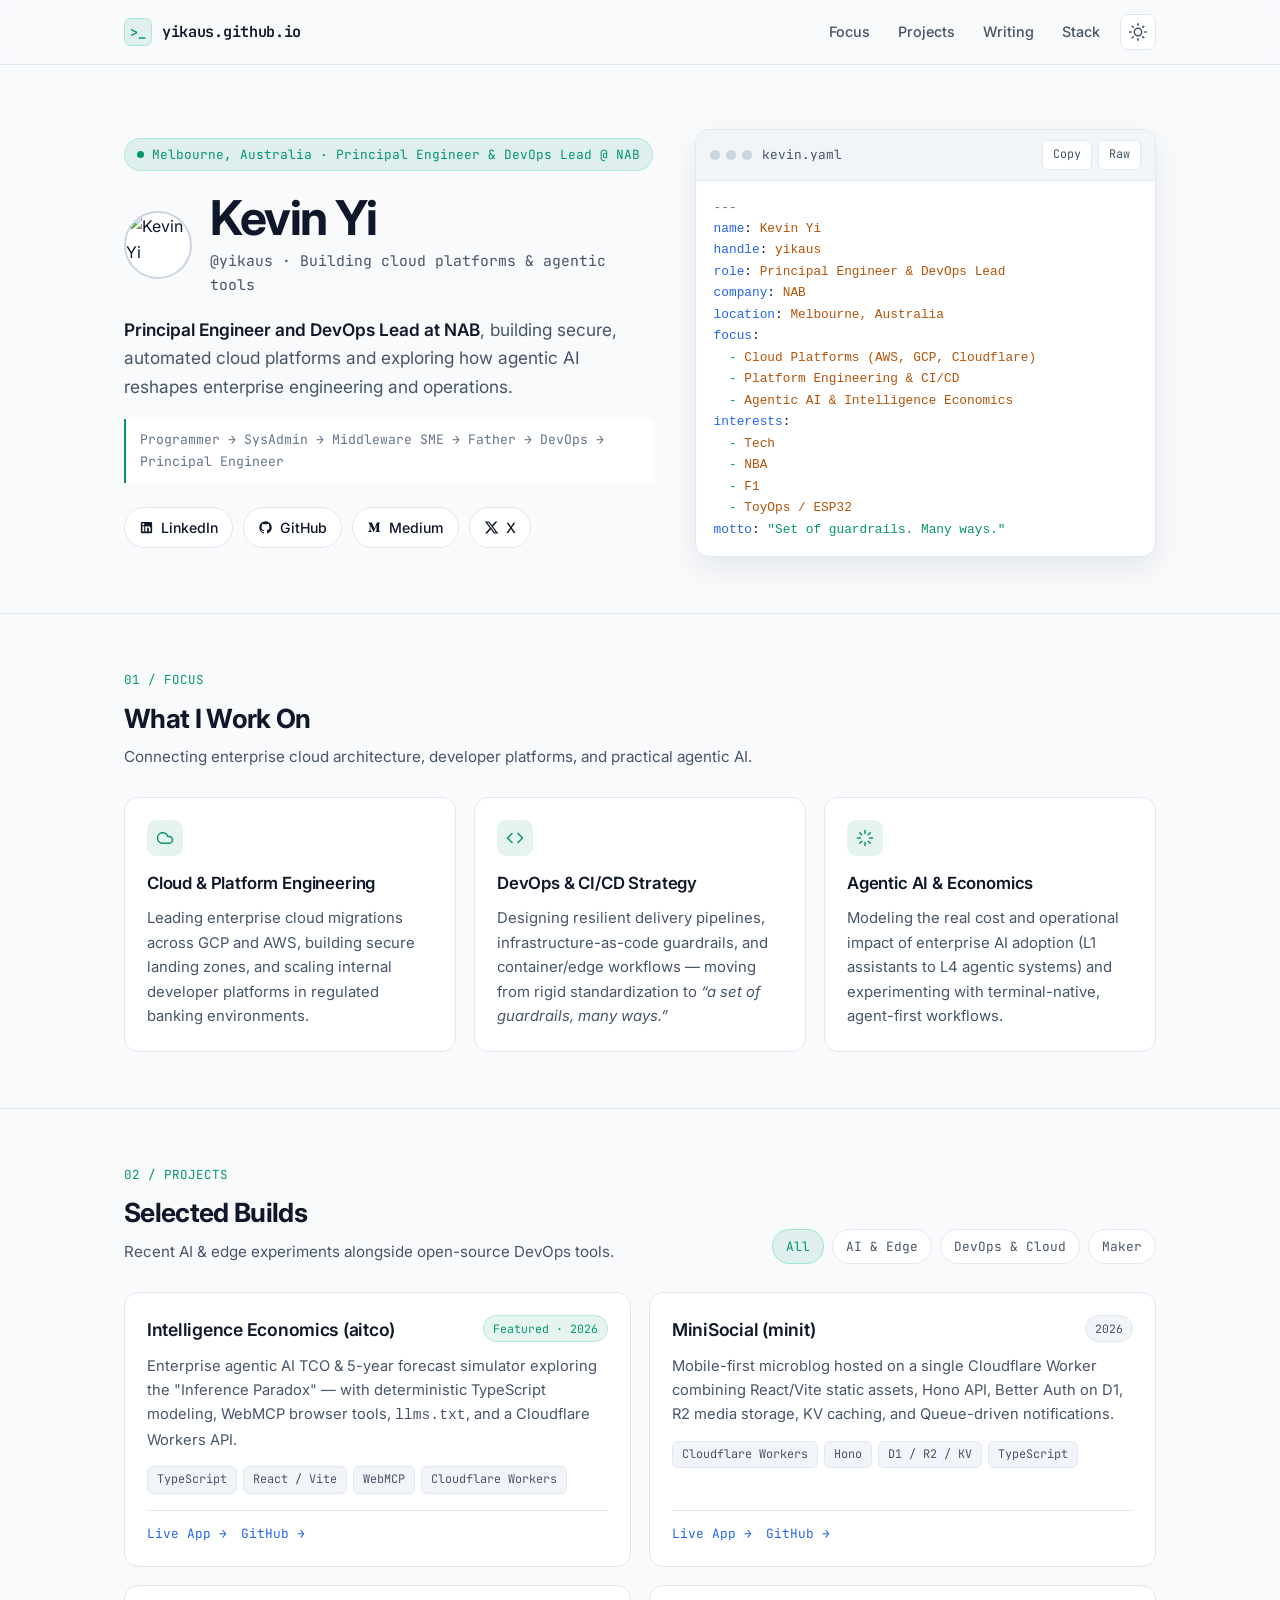
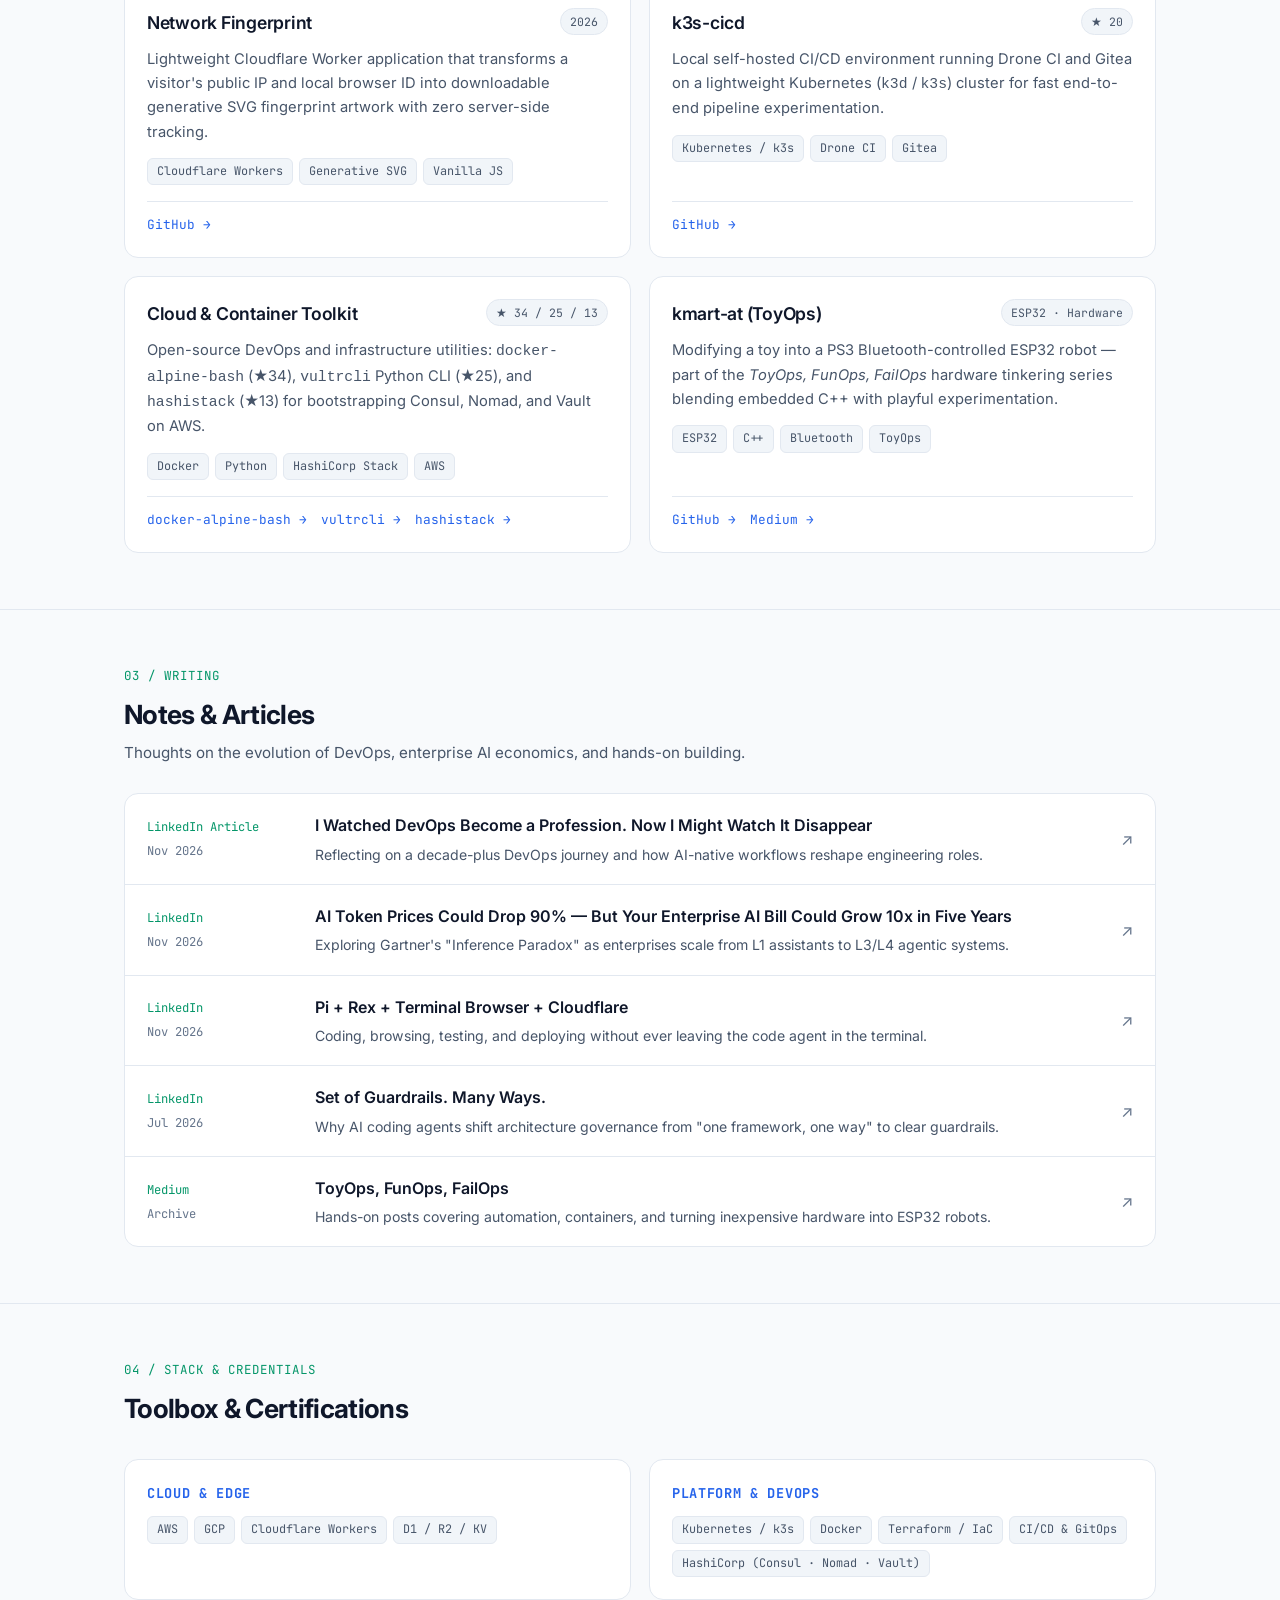
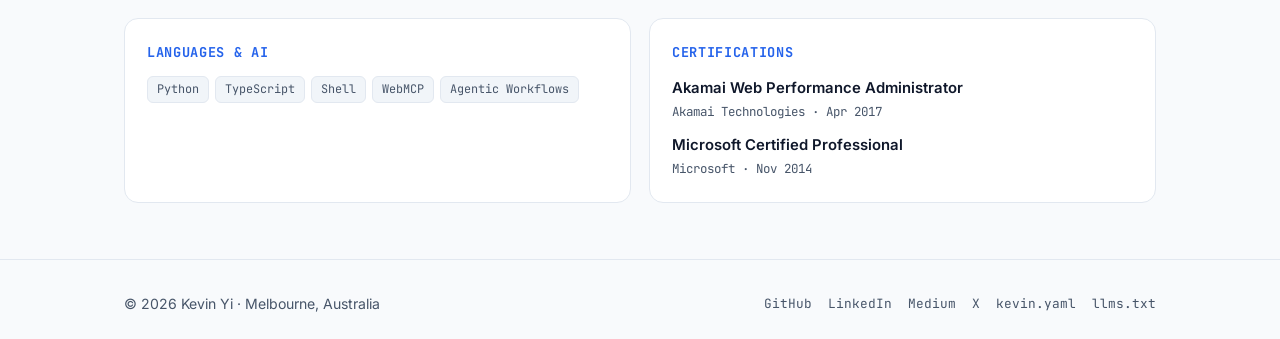
==== commit c64c7ab0: "Refresh personal site with updated profile, projects, and writing" ====
--- a/index.html
+++ b/index.html
@@ -506,14 +506,6 @@
                 <span class="cert-name">Microsoft Certified Professional</span>
                 <span class="cert-issuer">Microsoft · Nov 2014</span>
               </li>
-              <li class="cert-item">
-                <span class="cert-name">AWS Certified Solutions Architect</span>
-                <span class="cert-issuer">Amazon Web Services (AWS) · Aug 2014</span>
-              </li>
-              <li class="cert-item">
-                <span class="cert-name">Sun Certified Java 2 Programmer</span>
-                <span class="cert-issuer">Sun Microsystems · Mar 2001</span>
-              </li>
             </ul>
           </div>
         </div>
--- a/css/style.css
+++ b/css/style.css
@@ -0,0 +1,935 @@
+/* ==========================================================================
+   Kevin Yi (@yikaus) — Modern Hybrid Personal Site
+   Editorial typography + subtle YAML/terminal nod
+   ========================================================================== */
+
+:root {
+  --bg: #0b0f14;
+  --bg-elevated: #111822;
+  --bg-subtle: #151e2b;
+  --header-bg: rgba(11, 15, 20, 0.82);
+  --border: #1d2836;
+  --border-strong: #2b3a4e;
+
+  --ink: #e6edf3;
+  --ink-muted: #8b9cb3;
+  --ink-dim: #64748b;
+
+  --accent: #34d399;
+  --accent-soft: rgba(52, 211, 153, 0.12);
+  --amber: #fbbf24;
+  --blue: #60a5fa;
+  --blue-soft: rgba(96, 165, 250, 0.12);
+
+  --shadow: 0 16px 40px rgba(0, 0, 0, 0.35);
+  --radius: 14px;
+  --radius-sm: 8px;
+
+  --font-sans: 'Inter', -apple-system, BlinkMacSystemFont, 'Segoe UI', Roboto, sans-serif;
+  --font-mono: 'JetBrains Mono', ui-monospace, SFMono-Regular, Menlo, Monaco, Consolas, monospace;
+
+  --max-w: 1080px;
+}
+
+[data-theme="light"] {
+  --bg: #f8fafc;
+  --bg-elevated: #ffffff;
+  --bg-subtle: #f1f5f9;
+  --header-bg: rgba(248, 250, 252, 0.86);
+  --border: #e2e8f0;
+  --border-strong: #cbd5e1;
+
+  --ink: #0f172a;
+  --ink-muted: #475569;
+  --ink-dim: #64748b;
+
+  --accent: #059669;
+  --accent-soft: rgba(5, 150, 105, 0.1);
+  --amber: #b45309;
+  --blue: #2563eb;
+  --blue-soft: rgba(37, 99, 235, 0.1);
+
+  --shadow: 0 12px 32px rgba(15, 23, 42, 0.08);
+}
+
+*,
+*::before,
+*::after {
+  box-sizing: border-box;
+}
+
+html {
+  scroll-behavior: smooth;
+  -webkit-text-size-adjust: 100%;
+}
+
+body {
+  margin: 0;
+  background-color: var(--bg);
+  color: var(--ink);
+  font-family: var(--font-sans);
+  font-size: 16px;
+  line-height: 1.65;
+  -webkit-font-smoothing: antialiased;
+  overflow-x: hidden;
+  transition: background-color 0.2s ease, color 0.2s ease;
+}
+
+a {
+  color: inherit;
+  text-decoration: none;
+}
+
+button {
+  font: inherit;
+  color: inherit;
+  background: none;
+  border: none;
+  cursor: pointer;
+}
+
+:focus-visible {
+  outline: 2px solid var(--accent);
+  outline-offset: 2px;
+  border-radius: 4px;
+}
+
+.sr-only {
+  position: absolute;
+  width: 1px;
+  height: 1px;
+  padding: 0;
+  margin: -1px;
+  overflow: hidden;
+  clip: rect(0, 0, 0, 0);
+  white-space: nowrap;
+  border: 0;
+}
+
+.container {
+  width: 100%;
+  max-width: var(--max-w);
+  margin: 0 auto;
+  padding: 0 24px;
+}
+
+/* ==========================================================================
+   Header & Navigation
+   ========================================================================== */
+
+.site-header {
+  position: sticky;
+  top: 0;
+  z-index: 50;
+  background: var(--header-bg);
+  backdrop-filter: blur(12px);
+  -webkit-backdrop-filter: blur(12px);
+  border-bottom: 1px solid var(--border);
+}
+
+.header-inner {
+  display: flex;
+  align-items: center;
+  justify-content: space-between;
+  height: 64px;
+  gap: 16px;
+}
+
+.brand {
+  display: inline-flex;
+  align-items: center;
+  gap: 10px;
+  font-family: var(--font-mono);
+  font-weight: 600;
+  font-size: 0.95rem;
+  letter-spacing: -0.02em;
+}
+
+.brand-prompt {
+  display: inline-flex;
+  align-items: center;
+  justify-content: center;
+  width: 28px;
+  height: 28px;
+  border-radius: 7px;
+  background: var(--accent-soft);
+  color: var(--accent);
+  border: 1px solid rgba(52, 211, 153, 0.28);
+  font-size: 0.85rem;
+}
+
+.nav-wrap {
+  display: flex;
+  align-items: center;
+  gap: 8px;
+}
+
+.site-nav {
+  display: flex;
+  align-items: center;
+  gap: 4px;
+}
+
+.site-nav a {
+  padding: 6px 12px;
+  font-size: 0.9rem;
+  font-weight: 500;
+  color: var(--ink-muted);
+  border-radius: var(--radius-sm);
+  transition: color 0.15s ease, background-color 0.15s ease;
+}
+
+.site-nav a:hover {
+  color: var(--ink);
+  background: var(--bg-subtle);
+}
+
+.icon-btn {
+  display: inline-flex;
+  align-items: center;
+  justify-content: center;
+  width: 36px;
+  height: 36px;
+  border-radius: var(--radius-sm);
+  border: 1px solid var(--border);
+  background: var(--bg-elevated);
+  color: var(--ink-muted);
+  transition: color 0.15s ease, border-color 0.15s ease, background-color 0.15s ease;
+}
+
+.icon-btn:hover {
+  color: var(--ink);
+  border-color: var(--border-strong);
+}
+
+.theme-icon-sun {
+  display: none;
+}
+
+[data-theme="light"] .theme-icon-sun {
+  display: block;
+}
+
+[data-theme="light"] .theme-icon-moon {
+  display: none;
+}
+
+.menu-toggle {
+  display: none;
+}
+
+/* ==========================================================================
+   Hero
+   ========================================================================== */
+
+.hero {
+  padding: 64px 0 56px;
+}
+
+.hero-grid {
+  display: grid;
+  grid-template-columns: 1.15fr 1fr;
+  gap: 40px;
+  align-items: center;
+}
+
+.hero-eyebrow {
+  display: inline-flex;
+  align-items: center;
+  gap: 8px;
+  font-family: var(--font-mono);
+  font-size: 0.8rem;
+  color: var(--accent);
+  background: var(--accent-soft);
+  border: 1px solid rgba(52, 211, 153, 0.25);
+  padding: 5px 12px;
+  border-radius: 999px;
+  margin-bottom: 20px;
+  max-width: 100%;
+  flex-wrap: wrap;
+}
+
+.status-dot {
+  width: 7px;
+  height: 7px;
+  border-radius: 50%;
+  background: var(--accent);
+  flex-shrink: 0;
+}
+
+.hero-identity {
+  display: flex;
+  align-items: center;
+  gap: 18px;
+  margin-bottom: 18px;
+}
+
+.avatar-wrap {
+  width: 68px;
+  height: 68px;
+  border-radius: 50%;
+  overflow: hidden;
+  border: 2px solid var(--border-strong);
+  background: var(--bg-elevated);
+  flex-shrink: 0;
+  display: grid;
+  place-items: center;
+}
+
+.avatar-img {
+  width: 100%;
+  height: 100%;
+  object-fit: cover;
+  display: block;
+}
+
+.avatar-fallback {
+  font-family: var(--font-mono);
+  font-weight: 700;
+  font-size: 1.25rem;
+  color: var(--accent);
+}
+
+.hero-title {
+  margin: 0;
+  font-size: clamp(2.1rem, 4vw, 3rem);
+  font-weight: 700;
+  letter-spacing: -0.03em;
+  line-height: 1.12;
+}
+
+.hero-handle {
+  margin-top: 4px;
+  font-family: var(--font-mono);
+  font-size: 0.92rem;
+  color: var(--ink-muted);
+}
+
+.hero-lead {
+  margin: 0 0 18px;
+  font-size: 1.08rem;
+  color: var(--ink-muted);
+  max-width: 56ch;
+}
+
+.hero-lead strong {
+  color: var(--ink);
+  font-weight: 600;
+}
+
+.journey-line {
+  font-family: var(--font-mono);
+  font-size: 0.82rem;
+  color: var(--ink-dim);
+  padding: 10px 14px;
+  border-left: 2px solid var(--accent);
+  background: var(--bg-elevated);
+  border-radius: 0 var(--radius-sm) var(--radius-sm) 0;
+  margin-bottom: 24px;
+  overflow-wrap: anywhere;
+}
+
+.social-row {
+  display: flex;
+  flex-wrap: wrap;
+  gap: 10px;
+}
+
+.social-pill {
+  display: inline-flex;
+  align-items: center;
+  gap: 7px;
+  padding: 8px 14px;
+  font-size: 0.88rem;
+  font-weight: 500;
+  background: var(--bg-elevated);
+  border: 1px solid var(--border);
+  border-radius: 999px;
+  color: var(--ink);
+  transition: border-color 0.15s ease, transform 0.15s ease, color 0.15s ease;
+}
+
+.social-pill:hover {
+  border-color: var(--accent);
+  color: var(--accent);
+  transform: translateY(-1px);
+}
+
+.social-pill svg {
+  width: 15px;
+  height: 15px;
+  flex-shrink: 0;
+}
+
+/* YAML Terminal Card */
+
+.yaml-card {
+  background: var(--bg-elevated);
+  border: 1px solid var(--border);
+  border-radius: var(--radius);
+  box-shadow: var(--shadow);
+  overflow: hidden;
+  min-width: 0;
+}
+
+.yaml-bar {
+  display: flex;
+  align-items: center;
+  justify-content: space-between;
+  padding: 10px 14px;
+  background: var(--bg-subtle);
+  border-bottom: 1px solid var(--border);
+  gap: 12px;
+}
+
+.yaml-title-group {
+  display: flex;
+  align-items: center;
+  gap: 10px;
+  min-width: 0;
+}
+
+.window-dots {
+  display: inline-flex;
+  gap: 6px;
+  flex-shrink: 0;
+}
+
+.window-dots span {
+  width: 10px;
+  height: 10px;
+  border-radius: 50%;
+  background: var(--border-strong);
+}
+
+.yaml-filename {
+  font-family: var(--font-mono);
+  font-size: 0.8rem;
+  color: var(--ink-muted);
+  white-space: nowrap;
+  overflow: hidden;
+  text-overflow: ellipsis;
+}
+
+.yaml-actions {
+  display: inline-flex;
+  align-items: center;
+  gap: 6px;
+  flex-shrink: 0;
+}
+
+.yaml-btn {
+  display: inline-flex;
+  align-items: center;
+  gap: 5px;
+  padding: 4px 10px;
+  font-family: var(--font-mono);
+  font-size: 0.74rem;
+  color: var(--ink-muted);
+  background: var(--bg-elevated);
+  border: 1px solid var(--border);
+  border-radius: 6px;
+  transition: color 0.15s ease, border-color 0.15s ease;
+}
+
+.yaml-btn:hover {
+  color: var(--ink);
+  border-color: var(--border-strong);
+}
+
+.yaml-btn.copied {
+  color: var(--accent);
+  border-color: var(--accent);
+}
+
+.yaml-body {
+  margin: 0;
+  padding: 16px 18px;
+  font-family: var(--font-mono);
+  font-size: 0.8rem;
+  line-height: 1.6;
+  overflow-x: auto;
+  color: var(--ink);
+}
+
+.y-doc { color: var(--ink-dim); }
+.y-key { color: var(--blue); }
+.y-val { color: var(--amber); }
+.y-dash { color: var(--accent); }
+.y-str { color: var(--accent); }
+
+/* ==========================================================================
+   Sections
+   ========================================================================== */
+
+.section {
+  padding: 56px 0;
+  border-top: 1px solid var(--border);
+}
+
+.section-header {
+  display: flex;
+  align-items: flex-end;
+  justify-content: space-between;
+  gap: 16px;
+  margin-bottom: 28px;
+  flex-wrap: wrap;
+}
+
+.section-kicker {
+  display: block;
+  font-family: var(--font-mono);
+  font-size: 0.78rem;
+  text-transform: uppercase;
+  letter-spacing: 0.08em;
+  color: var(--accent);
+  margin-bottom: 6px;
+}
+
+.section-title {
+  margin: 0;
+  font-size: 1.65rem;
+  font-weight: 700;
+  letter-spacing: -0.025em;
+}
+
+.section-sub {
+  margin: 4px 0 0;
+  color: var(--ink-muted);
+  font-size: 0.95rem;
+}
+
+/* Focus Cards */
+
+.focus-grid {
+  display: grid;
+  grid-template-columns: repeat(3, minmax(0, 1fr));
+  gap: 18px;
+}
+
+.card {
+  background: var(--bg-elevated);
+  border: 1px solid var(--border);
+  border-radius: var(--radius);
+  padding: 22px;
+  transition: border-color 0.15s ease, transform 0.15s ease;
+}
+
+.card:hover {
+  border-color: var(--border-strong);
+}
+
+.card-icon {
+  display: inline-flex;
+  align-items: center;
+  justify-content: center;
+  width: 36px;
+  height: 36px;
+  border-radius: 9px;
+  background: var(--accent-soft);
+  color: var(--accent);
+  margin-bottom: 14px;
+}
+
+.card-title {
+  margin: 0 0 8px;
+  font-size: 1.05rem;
+  font-weight: 600;
+  letter-spacing: -0.01em;
+}
+
+.card-text {
+  margin: 0;
+  font-size: 0.93rem;
+  color: var(--ink-muted);
+}
+
+/* ==========================================================================
+   Projects
+   ========================================================================== */
+
+.filter-bar {
+  display: flex;
+  flex-wrap: wrap;
+  gap: 8px;
+}
+
+.filter-btn {
+  padding: 6px 13px;
+  font-family: var(--font-mono);
+  font-size: 0.8rem;
+  border-radius: 999px;
+  border: 1px solid var(--border);
+  background: var(--bg-elevated);
+  color: var(--ink-muted);
+  transition: all 0.15s ease;
+}
+
+.filter-btn:hover {
+  color: var(--ink);
+  border-color: var(--border-strong);
+}
+
+.filter-btn.active {
+  background: var(--accent-soft);
+  color: var(--accent);
+  border-color: rgba(52, 211, 153, 0.35);
+}
+
+.projects-grid {
+  display: grid;
+  grid-template-columns: repeat(2, minmax(0, 1fr));
+  gap: 18px;
+}
+
+.project-card {
+  display: flex;
+  flex-direction: column;
+  justify-content: space-between;
+  gap: 16px;
+}
+
+.project-card[hidden] {
+  display: none;
+}
+
+.project-top {
+  display: flex;
+  align-items: flex-start;
+  justify-content: space-between;
+  gap: 12px;
+  margin-bottom: 10px;
+}
+
+.project-name {
+  margin: 0;
+  font-size: 1.1rem;
+  font-weight: 600;
+  letter-spacing: -0.015em;
+}
+
+.badge {
+  display: inline-flex;
+  align-items: center;
+  gap: 4px;
+  padding: 3px 9px;
+  border-radius: 999px;
+  font-family: var(--font-mono);
+  font-size: 0.72rem;
+  white-space: nowrap;
+  flex-shrink: 0;
+}
+
+.badge-featured {
+  background: var(--accent-soft);
+  color: var(--accent);
+  border: 1px solid rgba(52, 211, 153, 0.25);
+}
+
+.badge-meta {
+  background: var(--bg-subtle);
+  color: var(--ink-muted);
+  border: 1px solid var(--border);
+}
+
+.project-desc {
+  margin: 0 0 14px;
+  font-size: 0.92rem;
+  color: var(--ink-muted);
+}
+
+.pill-list {
+  display: flex;
+  flex-wrap: wrap;
+  gap: 6px;
+}
+
+.tech-pill {
+  font-family: var(--font-mono);
+  font-size: 0.74rem;
+  color: var(--ink-muted);
+  background: var(--bg-subtle);
+  border: 1px solid var(--border);
+  padding: 3px 9px;
+  border-radius: 6px;
+}
+
+.project-links {
+  display: flex;
+  flex-wrap: wrap;
+  gap: 14px;
+  padding-top: 12px;
+  border-top: 1px solid var(--border);
+  font-family: var(--font-mono);
+  font-size: 0.8rem;
+}
+
+.project-link {
+  display: inline-flex;
+  align-items: center;
+  gap: 5px;
+  color: var(--blue);
+}
+
+.project-link:hover {
+  text-decoration: underline;
+}
+
+/* ==========================================================================
+   Writing
+   ========================================================================== */
+
+.writing-list {
+  display: flex;
+  flex-direction: column;
+  border: 1px solid var(--border);
+  border-radius: var(--radius);
+  background: var(--bg-elevated);
+  overflow: hidden;
+}
+
+.writing-item {
+  display: grid;
+  grid-template-columns: 150px 1fr auto;
+  align-items: center;
+  gap: 18px;
+  padding: 18px 22px;
+  border-bottom: 1px solid var(--border);
+  transition: background-color 0.15s ease;
+}
+
+.writing-item:last-child {
+  border-bottom: none;
+}
+
+.writing-item:hover {
+  background: var(--bg-subtle);
+}
+
+.writing-meta {
+  display: flex;
+  flex-direction: column;
+  gap: 4px;
+  font-family: var(--font-mono);
+  font-size: 0.76rem;
+  color: var(--ink-dim);
+}
+
+.writing-pub {
+  color: var(--accent);
+}
+
+.writing-title {
+  margin: 0 0 4px;
+  font-size: 1rem;
+  font-weight: 600;
+  color: var(--ink);
+}
+
+.writing-summary {
+  margin: 0;
+  font-size: 0.88rem;
+  color: var(--ink-muted);
+}
+
+.writing-arrow {
+  color: var(--ink-dim);
+  transition: transform 0.15s ease, color 0.15s ease;
+}
+
+.writing-item:hover .writing-arrow {
+  transform: translate(3px, -2px);
+  color: var(--accent);
+}
+
+/* ==========================================================================
+   Stack & Credentials
+   ========================================================================== */
+
+.stack-grid {
+  display: grid;
+  grid-template-columns: repeat(2, minmax(0, 1fr));
+  gap: 18px;
+}
+
+.stack-title {
+  margin: 0 0 12px;
+  font-family: var(--font-mono);
+  font-size: 0.85rem;
+  color: var(--blue);
+  text-transform: uppercase;
+  letter-spacing: 0.05em;
+}
+
+.cert-list {
+  list-style: none;
+  margin: 0;
+  padding: 0;
+  display: flex;
+  flex-direction: column;
+  gap: 10px;
+}
+
+.cert-item {
+  display: flex;
+  flex-direction: column;
+  gap: 2px;
+}
+
+.cert-name {
+  font-size: 0.93rem;
+  font-weight: 600;
+}
+
+.cert-issuer {
+  font-family: var(--font-mono);
+  font-size: 0.78rem;
+  color: var(--ink-muted);
+}
+
+/* ==========================================================================
+   Footer
+   ========================================================================== */
+
+.site-footer {
+  border-top: 1px solid var(--border);
+  padding: 32px 0 44px;
+  color: var(--ink-muted);
+  font-size: 0.88rem;
+}
+
+.footer-inner {
+  display: flex;
+  align-items: center;
+  justify-content: space-between;
+  flex-wrap: wrap;
+  gap: 16px;
+}
+
+.footer-links {
+  display: flex;
+  flex-wrap: wrap;
+  gap: 16px;
+  font-family: var(--font-mono);
+  font-size: 0.8rem;
+}
+
+.footer-links a:hover {
+  color: var(--accent);
+}
+
+/* ==========================================================================
+   404 Page
+   ========================================================================== */
+
+.not-found {
+  min-height: calc(100vh - 160px);
+  display: grid;
+  place-items: center;
+  padding: 48px 24px;
+}
+
+.not-found-card {
+  width: 100%;
+  max-width: 520px;
+}
+
+.btn-primary {
+  display: inline-flex;
+  align-items: center;
+  gap: 8px;
+  margin-top: 20px;
+  padding: 10px 18px;
+  border-radius: var(--radius-sm);
+  background: var(--accent);
+  color: #06281e;
+  font-weight: 600;
+  font-size: 0.9rem;
+}
+
+.btn-primary:hover {
+  opacity: 0.92;
+}
+
+/* ==========================================================================
+   Responsive
+   ========================================================================== */
+
+@media (max-width: 900px) {
+  .hero {
+    padding: 44px 0 40px;
+  }
+
+  .hero-grid {
+    grid-template-columns: 1fr;
+    gap: 28px;
+  }
+
+  .focus-grid {
+    grid-template-columns: 1fr;
+  }
+
+  .projects-grid,
+  .stack-grid {
+    grid-template-columns: 1fr;
+  }
+
+  .writing-item {
+    grid-template-columns: 1fr auto;
+    gap: 8px 14px;
+  }
+
+  .writing-meta {
+    grid-column: 1 / -1;
+    flex-direction: row;
+    gap: 12px;
+  }
+}
+
+@media (max-width: 680px) {
+  .container {
+    padding: 0 18px;
+  }
+
+  .menu-toggle {
+    display: inline-flex;
+  }
+
+  .site-nav {
+    display: none;
+    position: absolute;
+    top: 64px;
+    left: 0;
+    right: 0;
+    flex-direction: column;
+    align-items: stretch;
+    padding: 12px 18px 16px;
+    background: var(--bg-elevated);
+    border-bottom: 1px solid var(--border);
+    box-shadow: var(--shadow);
+  }
+
+  .site-nav.open {
+    display: flex;
+  }
+
+  .site-nav a {
+    padding: 10px 12px;
+  }
+
+  .section {
+    padding: 40px 0;
+  }
+}
+
+@media (prefers-reduced-motion: reduce) {
+  html {
+    scroll-behavior: auto;
+  }
+
+  *,
+  *::before,
+  *::after {
+    transition: none !important;
+  }
+}
